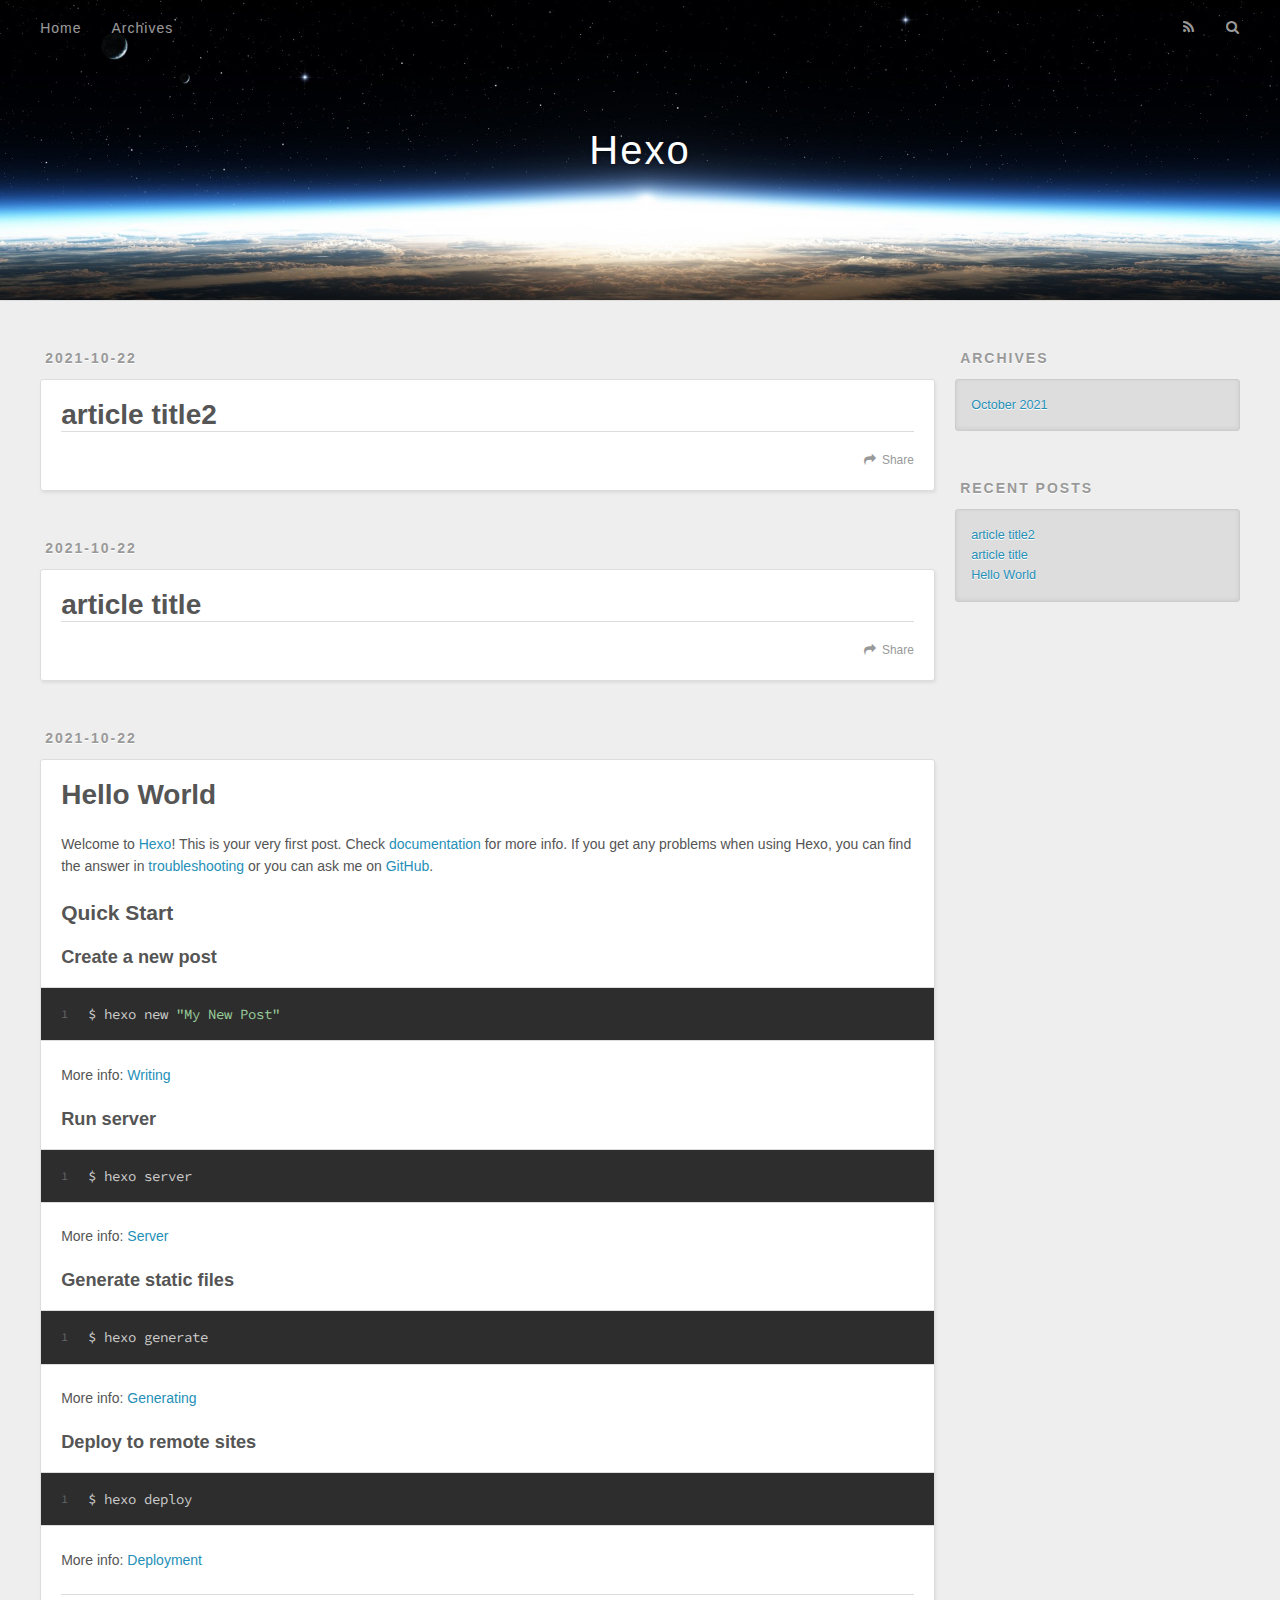
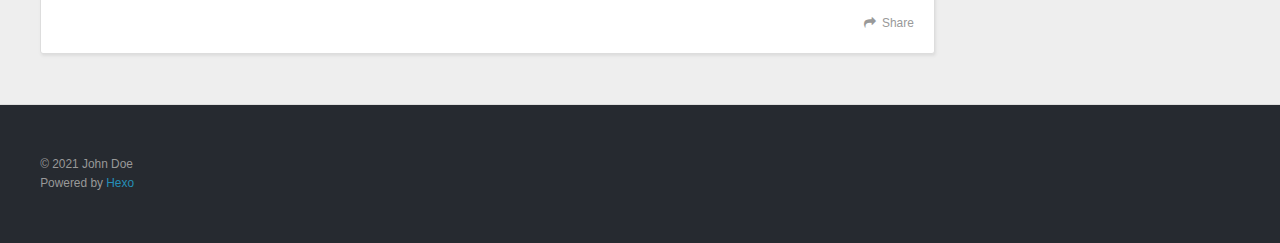
==== index.html @ 4a69b5f2 "Site updated: 2021-10-22 15:37:18" ====
<!DOCTYPE html>
<html>
<head>
  <meta charset="utf-8">
  

  
  <title>Hexo</title>
  <meta name="viewport" content="width=device-width, initial-scale=1, maximum-scale=1">
  <meta property="og:type" content="website">
<meta property="og:title" content="Hexo">
<meta property="og:url" content="http://example.com/index.html">
<meta property="og:site_name" content="Hexo">
<meta property="og:locale" content="en_US">
<meta property="article:author" content="John Doe">
<meta name="twitter:card" content="summary">
  
    <link rel="alternate" href="/atom.xml" title="Hexo" type="application/atom+xml">
  
  
    <link rel="icon" href="/favicon.png">
  
  
    <link href="//fonts.googleapis.com/css?family=Source+Code+Pro" rel="stylesheet" type="text/css">
  
  
<link rel="stylesheet" href="/css/style.css">

<meta name="generator" content="Hexo 5.4.0"></head>

<body>
  <div id="container">
    <div id="wrap">
      <header id="header">
  <div id="banner"></div>
  <div id="header-outer" class="outer">
    <div id="header-title" class="inner">
      <h1 id="logo-wrap">
        <a href="/" id="logo">Hexo</a>
      </h1>
      
    </div>
    <div id="header-inner" class="inner">
      <nav id="main-nav">
        <a id="main-nav-toggle" class="nav-icon"></a>
        
          <a class="main-nav-link" href="/">Home</a>
        
          <a class="main-nav-link" href="/archives">Archives</a>
        
      </nav>
      <nav id="sub-nav">
        
          <a id="nav-rss-link" class="nav-icon" href="/atom.xml" title="RSS Feed"></a>
        
        <a id="nav-search-btn" class="nav-icon" title="Search"></a>
      </nav>
      <div id="search-form-wrap">
        <form action="//google.com/search" method="get" accept-charset="UTF-8" class="search-form"><input type="search" name="q" class="search-form-input" placeholder="Search"><button type="submit" class="search-form-submit">&#xF002;</button><input type="hidden" name="sitesearch" value="http://example.com"></form>
      </div>
    </div>
  </div>
</header>
      <div class="outer">
        <section id="main">
  
    <article id="post-article-title2" class="article article-type-post" itemscope itemprop="blogPost">
  <div class="article-meta">
    <a href="/2021/10/22/article-title2/" class="article-date">
  <time datetime="2021-10-22T07:35:05.000Z" itemprop="datePublished">2021-10-22</time>
</a>
    
  </div>
  <div class="article-inner">
    
    
      <header class="article-header">
        
  
    <h1 itemprop="name">
      <a class="article-title" href="/2021/10/22/article-title2/">article title2</a>
    </h1>
  

      </header>
    
    <div class="article-entry" itemprop="articleBody">
      
        
      
    </div>
    <footer class="article-footer">
      <a data-url="http://example.com/2021/10/22/article-title2/" data-id="ckv226g280001v9cxg6fa73aj" class="article-share-link">Share</a>
      
      
    </footer>
  </div>
  
</article>


  
    <article id="post-article-title" class="article article-type-post" itemscope itemprop="blogPost">
  <div class="article-meta">
    <a href="/2021/10/22/article-title/" class="article-date">
  <time datetime="2021-10-22T07:34:42.000Z" itemprop="datePublished">2021-10-22</time>
</a>
    
  </div>
  <div class="article-inner">
    
    
      <header class="article-header">
        
  
    <h1 itemprop="name">
      <a class="article-title" href="/2021/10/22/article-title/">article title</a>
    </h1>
  

      </header>
    
    <div class="article-entry" itemprop="articleBody">
      
        
      
    </div>
    <footer class="article-footer">
      <a data-url="http://example.com/2021/10/22/article-title/" data-id="ckv226g240000v9cx155gdhc6" class="article-share-link">Share</a>
      
      
    </footer>
  </div>
  
</article>


  
    <article id="post-hello-world" class="article article-type-post" itemscope itemprop="blogPost">
  <div class="article-meta">
    <a href="/2021/10/22/hello-world/" class="article-date">
  <time datetime="2021-10-22T07:17:41.094Z" itemprop="datePublished">2021-10-22</time>
</a>
    
  </div>
  <div class="article-inner">
    
    
      <header class="article-header">
        
  
    <h1 itemprop="name">
      <a class="article-title" href="/2021/10/22/hello-world/">Hello World</a>
    </h1>
  

      </header>
    
    <div class="article-entry" itemprop="articleBody">
      
        <p>Welcome to <a target="_blank" rel="noopener" href="https://hexo.io/">Hexo</a>! This is your very first post. Check <a target="_blank" rel="noopener" href="https://hexo.io/docs/">documentation</a> for more info. If you get any problems when using Hexo, you can find the answer in <a target="_blank" rel="noopener" href="https://hexo.io/docs/troubleshooting.html">troubleshooting</a> or you can ask me on <a target="_blank" rel="noopener" href="https://github.com/hexojs/hexo/issues">GitHub</a>.</p>
<h2 id="Quick-Start"><a href="#Quick-Start" class="headerlink" title="Quick Start"></a>Quick Start</h2><h3 id="Create-a-new-post"><a href="#Create-a-new-post" class="headerlink" title="Create a new post"></a>Create a new post</h3><figure class="highlight bash"><table><tr><td class="gutter"><pre><span class="line">1</span><br></pre></td><td class="code"><pre><span class="line">$ hexo new <span class="string">&quot;My New Post&quot;</span></span><br></pre></td></tr></table></figure>

<p>More info: <a target="_blank" rel="noopener" href="https://hexo.io/docs/writing.html">Writing</a></p>
<h3 id="Run-server"><a href="#Run-server" class="headerlink" title="Run server"></a>Run server</h3><figure class="highlight bash"><table><tr><td class="gutter"><pre><span class="line">1</span><br></pre></td><td class="code"><pre><span class="line">$ hexo server</span><br></pre></td></tr></table></figure>

<p>More info: <a target="_blank" rel="noopener" href="https://hexo.io/docs/server.html">Server</a></p>
<h3 id="Generate-static-files"><a href="#Generate-static-files" class="headerlink" title="Generate static files"></a>Generate static files</h3><figure class="highlight bash"><table><tr><td class="gutter"><pre><span class="line">1</span><br></pre></td><td class="code"><pre><span class="line">$ hexo generate</span><br></pre></td></tr></table></figure>

<p>More info: <a target="_blank" rel="noopener" href="https://hexo.io/docs/generating.html">Generating</a></p>
<h3 id="Deploy-to-remote-sites"><a href="#Deploy-to-remote-sites" class="headerlink" title="Deploy to remote sites"></a>Deploy to remote sites</h3><figure class="highlight bash"><table><tr><td class="gutter"><pre><span class="line">1</span><br></pre></td><td class="code"><pre><span class="line">$ hexo deploy</span><br></pre></td></tr></table></figure>

<p>More info: <a target="_blank" rel="noopener" href="https://hexo.io/docs/one-command-deployment.html">Deployment</a></p>

      
    </div>
    <footer class="article-footer">
      <a data-url="http://example.com/2021/10/22/hello-world/" data-id="ckv21n1kf000055cx07j70acs" class="article-share-link">Share</a>
      
      
    </footer>
  </div>
  
</article>


  


</section>
        
          <aside id="sidebar">
  
    

  
    

  
    
  
    
  <div class="widget-wrap">
    <h3 class="widget-title">Archives</h3>
    <div class="widget">
      <ul class="archive-list"><li class="archive-list-item"><a class="archive-list-link" href="/archives/2021/10/">October 2021</a></li></ul>
    </div>
  </div>


  
    
  <div class="widget-wrap">
    <h3 class="widget-title">Recent Posts</h3>
    <div class="widget">
      <ul>
        
          <li>
            <a href="/2021/10/22/article-title2/">article title2</a>
          </li>
        
          <li>
            <a href="/2021/10/22/article-title/">article title</a>
          </li>
        
          <li>
            <a href="/2021/10/22/hello-world/">Hello World</a>
          </li>
        
      </ul>
    </div>
  </div>

  
</aside>
        
      </div>
      <footer id="footer">
  
  <div class="outer">
    <div id="footer-info" class="inner">
      &copy; 2021 John Doe<br>
      Powered by <a href="http://hexo.io/" target="_blank">Hexo</a>
    </div>
  </div>
</footer>
    </div>
    <nav id="mobile-nav">
  
    <a href="/" class="mobile-nav-link">Home</a>
  
    <a href="/archives" class="mobile-nav-link">Archives</a>
  
</nav>
    

<script src="//ajax.googleapis.com/ajax/libs/jquery/2.0.3/jquery.min.js"></script>


  
<link rel="stylesheet" href="/fancybox/jquery.fancybox.css">

  
<script src="/fancybox/jquery.fancybox.pack.js"></script>




<script src="/js/script.js"></script>




  </div>
</body>
</html>
---- css/style.css ----
body {
  width: 100%;
}
body:before,
body:after {
  content: "";
  display: table;
}
body:after {
  clear: both;
}
html,
body,
div,
span,
applet,
object,
iframe,
h1,
h2,
h3,
h4,
h5,
h6,
p,
blockquote,
pre,
a,
abbr,
acronym,
address,
big,
cite,
code,
del,
dfn,
em,
img,
ins,
kbd,
q,
s,
samp,
small,
strike,
strong,
sub,
sup,
tt,
var,
dl,
dt,
dd,
ol,
ul,
li,
fieldset,
form,
label,
legend,
table,
caption,
tbody,
tfoot,
thead,
tr,
th,
td {
  margin: 0;
  padding: 0;
  border: 0;
  outline: 0;
  font-weight: inherit;
  font-style: inherit;
  font-family: inherit;
  font-size: 100%;
  vertical-align: baseline;
}
body {
  line-height: 1;
  color: #000;
  background: #fff;
}
ol,
ul {
  list-style: none;
}
table {
  border-collapse: separate;
  border-spacing: 0;
  vertical-align: middle;
}
caption,
th,
td {
  text-align: left;
  font-weight: normal;
  vertical-align: middle;
}
a img {
  border: none;
}
input,
button {
  margin: 0;
  padding: 0;
}
input::-moz-focus-inner,
button::-moz-focus-inner {
  border: 0;
  padding: 0;
}
@font-face {
  font-family: FontAwesome;
  font-style: normal;
  font-weight: normal;
  src: url("fonts/fontawesome-webfont.eot?v=#4.0.3");
  src: url("fonts/fontawesome-webfont.eot?#iefix&v=#4.0.3") format("embedded-opentype"), url("fonts/fontawesome-webfont.woff?v=#4.0.3") format("woff"), url("fonts/fontawesome-webfont.ttf?v=#4.0.3") format("truetype"), url("fonts/fontawesome-webfont.svg#fontawesomeregular?v=#4.0.3") format("svg");
}
html,
body,
#container {
  height: 100%;
}
body {
  background: #eee;
  font: 14px -apple-system, BlinkMacSystemFont, "Segoe UI", "Roboto", "Oxygen", "Ubuntu", "Cantarell", "Fira Sans", "Droid Sans", "Helvetica Neue", sans-serif;
  -webkit-text-size-adjust: 100%;
}
.outer {
  max-width: 1220px;
  margin: 0 auto;
  padding: 0 20px;
}
.outer:before,
.outer:after {
  content: "";
  display: table;
}
.outer:after {
  clear: both;
}
.inner {
  display: inline;
  float: left;
  width: 98.33333333333333%;
  margin: 0 0.833333333333333%;
}
.left,
.alignleft {
  float: left;
}
.right,
.alignright {
  float: right;
}
.clear {
  clear: both;
}
#container {
  position: relative;
}
.mobile-nav-on {
  overflow: hidden;
}
#wrap {
  height: 100%;
  width: 100%;
  position: absolute;
  top: 0;
  left: 0;
  -webkit-transition: 0.2s ease-out;
  -moz-transition: 0.2s ease-out;
  -ms-transition: 0.2s ease-out;
  transition: 0.2s ease-out;
  z-index: 1;
  background: #eee;
}
.mobile-nav-on #wrap {
  left: 280px;
}
@media screen and (min-width: 768px) {
  #main {
    display: inline;
    float: left;
    width: 73.33333333333333%;
    margin: 0 0.833333333333333%;
  }
}
.article-date,
.article-category-link,
.archive-year,
.widget-title {
  text-decoration: none;
  text-transform: uppercase;
  letter-spacing: 2px;
  color: #999;
  margin-bottom: 1em;
  margin-left: 5px;
  line-height: 1em;
  text-shadow: 0 1px #fff;
  font-weight: bold;
}
.article-inner,
.archive-article-inner {
  background: #fff;
  -webkit-box-shadow: 1px 2px 3px #ddd;
  box-shadow: 1px 2px 3px #ddd;
  border: 1px solid #ddd;
  border-radius: 3px;
}
.article-entry h1,
.widget h1 {
  font-size: 2em;
}
.article-entry h2,
.widget h2 {
  font-size: 1.5em;
}
.article-entry h3,
.widget h3 {
  font-size: 1.3em;
}
.article-entry h4,
.widget h4 {
  font-size: 1.2em;
}
.article-entry h5,
.widget h5 {
  font-size: 1em;
}
.article-entry h6,
.widget h6 {
  font-size: 1em;
  color: #999;
}
.article-entry hr,
.widget hr {
  border: 1px dashed #ddd;
}
.article-entry strong,
.widget strong {
  font-weight: bold;
}
.article-entry em,
.widget em,
.article-entry cite,
.widget cite {
  font-style: italic;
}
.article-entry sup,
.widget sup,
.article-entry sub,
.widget sub {
  font-size: 0.75em;
  line-height: 0;
  position: relative;
  vertical-align: baseline;
}
.article-entry sup,
.widget sup {
  top: -0.5em;
}
.article-entry sub,
.widget sub {
  bottom: -0.2em;
}
.article-entry small,
.widget small {
  font-size: 0.85em;
}
.article-entry acronym,
.widget acronym,
.article-entry abbr,
.widget abbr {
  border-bottom: 1px dotted;
}
.article-entry ul,
.widget ul,
.article-entry ol,
.widget ol,
.article-entry dl,
.widget dl {
  margin: 0 20px;
  line-height: 1.6em;
}
.article-entry ul ul,
.widget ul ul,
.article-entry ol ul,
.widget ol ul,
.article-entry ul ol,
.widget ul ol,
.article-entry ol ol,
.widget ol ol {
  margin-top: 0;
  margin-bottom: 0;
}
.article-entry ul,
.widget ul {
  list-style: disc;
}
.article-entry ol,
.widget ol {
  list-style: decimal;
}
.article-entry dt,
.widget dt {
  font-weight: bold;
}
#header {
  height: 300px;
  position: relative;
  border-bottom: 1px solid #ddd;
}
#header:before,
#header:after {
  content: "";
  position: absolute;
  left: 0;
  right: 0;
  height: 40px;
}
#header:before {
  top: 0;
  background: -webkit-linear-gradient(rgba(0,0,0,0.2), transparent);
  background: -moz-linear-gradient(rgba(0,0,0,0.2), transparent);
  background: -ms-linear-gradient(rgba(0,0,0,0.2), transparent);
  background: linear-gradient(rgba(0,0,0,0.2), transparent);
}
#header:after {
  bottom: 0;
  background: -webkit-linear-gradient(transparent, rgba(0,0,0,0.2));
  background: -moz-linear-gradient(transparent, rgba(0,0,0,0.2));
  background: -ms-linear-gradient(transparent, rgba(0,0,0,0.2));
  background: linear-gradient(transparent, rgba(0,0,0,0.2));
}
#header-outer {
  height: 100%;
  position: relative;
}
#header-inner {
  position: relative;
  overflow: hidden;
}
#banner {
  position: absolute;
  top: 0;
  left: 0;
  width: 100%;
  height: 100%;
  background: url("images/banner.jpg") center #000;
  -webkit-background-size: cover;
  -moz-background-size: cover;
  background-size: cover;
  z-index: -1;
}
#header-title {
  text-align: center;
  height: 40px;
  position: absolute;
  top: 50%;
  left: 0;
  margin-top: -20px;
}
#logo,
#subtitle {
  text-decoration: none;
  color: #fff;
  font-weight: 300;
  text-shadow: 0 1px 4px rgba(0,0,0,0.3);
}
#logo {
  font-size: 40px;
  line-height: 40px;
  letter-spacing: 2px;
}
#subtitle {
  font-size: 16px;
  line-height: 16px;
  letter-spacing: 1px;
}
#subtitle-wrap {
  margin-top: 16px;
}
#main-nav {
  float: left;
  margin-left: -15px;
}
.nav-icon,
.main-nav-link {
  float: left;
  color: #fff;
  opacity: 0.6;
  text-decoration: none;
  text-shadow: 0 1px rgba(0,0,0,0.2);
  -webkit-transition: opacity 0.2s;
  -moz-transition: opacity 0.2s;
  -ms-transition: opacity 0.2s;
  transition: opacity 0.2s;
  display: block;
  padding: 20px 15px;
}
.nav-icon:hover,
.main-nav-link:hover {
  opacity: 1;
}
.nav-icon {
  font-family: FontAwesome;
  text-align: center;
  font-size: 14px;
  width: 14px;
  height: 14px;
  padding: 20px 15px;
  position: relative;
  cursor: pointer;
}
.main-nav-link {
  font-weight: 300;
  letter-spacing: 1px;
}
@media screen and (max-width: 479px) {
  .main-nav-link {
    display: none;
  }
}
#main-nav-toggle {
  display: none;
}
#main-nav-toggle:before {
  content: "\f0c9";
}
@media screen and (max-width: 479px) {
  #main-nav-toggle {
    display: block;
  }
}
#sub-nav {
  float: right;
  margin-right: -15px;
}
#nav-rss-link:before {
  content: "\f09e";
}
#nav-search-btn:before {
  content: "\f002";
}
#search-form-wrap {
  position: absolute;
  top: 15px;
  width: 150px;
  height: 30px;
  right: -150px;
  opacity: 0;
  -webkit-transition: 0.2s ease-out;
  -moz-transition: 0.2s ease-out;
  -ms-transition: 0.2s ease-out;
  transition: 0.2s ease-out;
}
#search-form-wrap.on {
  opacity: 1;
  right: 0;
}
@media screen and (max-width: 479px) {
  #search-form-wrap {
    width: 100%;
    right: -100%;
  }
}
.search-form {
  position: absolute;
  top: 0;
  left: 0;
  right: 0;
  background: #fff;
  padding: 5px 15px;
  border-radius: 15px;
  -webkit-box-shadow: 0 0 10px rgba(0,0,0,0.3);
  box-shadow: 0 0 10px rgba(0,0,0,0.3);
}
.search-form-input {
  border: none;
  background: none;
  color: #555;
  width: 100%;
  font: 13px -apple-system, BlinkMacSystemFont, "Segoe UI", "Roboto", "Oxygen", "Ubuntu", "Cantarell", "Fira Sans", "Droid Sans", "Helvetica Neue", sans-serif;
  outline: none;
}
.search-form-input::-webkit-search-results-decoration,
.search-form-input::-webkit-search-cancel-button {
  -webkit-appearance: none;
}
.search-form-submit {
  position: absolute;
  top: 50%;
  right: 10px;
  margin-top: -7px;
  font: 13px FontAwesome;
  border: none;
  background: none;
  color: #bbb;
  cursor: pointer;
}
.search-form-submit:hover,
.search-form-submit:focus {
  color: #777;
}
.article {
  margin: 50px 0;
}
.article-inner {
  overflow: hidden;
}
.article-meta:before,
.article-meta:after {
  content: "";
  display: table;
}
.article-meta:after {
  clear: both;
}
.article-date {
  float: left;
}
.article-category {
  float: left;
  line-height: 1em;
  color: #ccc;
  text-shadow: 0 1px #fff;
  margin-left: 8px;
}
.article-category:before {
  content: "\2022";
}
.article-category-link {
  margin: 0 12px 1em;
}
.article-header {
  padding: 20px 20px 0;
}
.article-title {
  text-decoration: none;
  font-size: 2em;
  font-weight: bold;
  color: #555;
  line-height: 1.1em;
  -webkit-transition: color 0.2s;
  -moz-transition: color 0.2s;
  -ms-transition: color 0.2s;
  transition: color 0.2s;
}
a.article-title:hover {
  color: #258fb8;
}
.article-entry {
  color: #555;
  padding: 0 20px;
}
.article-entry:before,
.article-entry:after {
  content: "";
  display: table;
}
.article-entry:after {
  clear: both;
}
.article-entry p,
.article-entry table {
  line-height: 1.6em;
  margin: 1.6em 0;
}
.article-entry h1,
.article-entry h2,
.article-entry h3,
.article-entry h4,
.article-entry h5,
.article-entry h6 {
  font-weight: bold;
}
.article-entry h1,
.article-entry h2,
.article-entry h3,
.article-entry h4,
.article-entry h5,
.article-entry h6 {
  line-height: 1.1em;
  margin: 1.1em 0;
}
.article-entry a {
  color: #258fb8;
  text-decoration: none;
}
.article-entry a:hover {
  text-decoration: underline;
}
.article-entry ul,
.article-entry ol,
.article-entry dl {
  margin-top: 1.6em;
  margin-bottom: 1.6em;
}
.article-entry img,
.article-entry video {
  max-width: 100%;
  height: auto;
  display: block;
  margin: auto;
}
.article-entry iframe {
  border: none;
}
.article-entry table {
  width: 100%;
  border-collapse: collapse;
  border-spacing: 0;
}
.article-entry th {
  font-weight: bold;
  border-bottom: 3px solid #ddd;
  padding-bottom: 0.5em;
}
.article-entry td {
  border-bottom: 1px solid #ddd;
  padding: 10px 0;
}
.article-entry blockquote {
  font-family: Georgia, "Times New Roman", serif;
  font-size: 1.4em;
  margin: 1.6em 20px;
  text-align: center;
}
.article-entry blockquote footer {
  font-size: 14px;
  margin: 1.6em 0;
  font-family: -apple-system, BlinkMacSystemFont, "Segoe UI", "Roboto", "Oxygen", "Ubuntu", "Cantarell", "Fira Sans", "Droid Sans", "Helvetica Neue", sans-serif;
}
.article-entry blockquote footer cite:before {
  content: "—";
  padding: 0 0.5em;
}
.article-entry .pullquote {
  text-align: left;
  width: 45%;
  margin: 0;
}
.article-entry .pullquote.left {
  margin-left: 0.5em;
  margin-right: 1em;
}
.article-entry .pullquote.right {
  margin-right: 0.5em;
  margin-left: 1em;
}
.article-entry .caption {
  color: #999;
  display: block;
  font-size: 0.9em;
  margin-top: 0.5em;
  position: relative;
  text-align: center;
}
.article-entry .video-container {
  position: relative;
  padding-top: 56.25%;
  height: 0;
  overflow: hidden;
}
.article-entry .video-container iframe,
.article-entry .video-container object,
.article-entry .video-container embed {
  position: absolute;
  top: 0;
  left: 0;
  width: 100%;
  height: 100%;
  margin-top: 0;
}
.article-more-link a {
  display: inline-block;
  line-height: 1em;
  padding: 6px 15px;
  border-radius: 15px;
  background: #eee;
  color: #999;
  text-shadow: 0 1px #fff;
  text-decoration: none;
}
.article-more-link a:hover {
  background: #258fb8;
  color: #fff;
  text-decoration: none;
  text-shadow: 0 1px #1e7293;
}
.article-footer {
  font-size: 0.85em;
  line-height: 1.6em;
  border-top: 1px solid #ddd;
  padding-top: 1.6em;
  margin: 0 20px 20px;
}
.article-footer:before,
.article-footer:after {
  content: "";
  display: table;
}
.article-footer:after {
  clear: both;
}
.article-footer a {
  color: #999;
  text-decoration: none;
}
.article-footer a:hover {
  color: #555;
}
.article-tag-list-item {
  float: left;
  margin-right: 10px;
}
.article-tag-list-link:before {
  content: "#";
}
.article-comment-link {
  float: right;
}
.article-comment-link:before {
  content: "\f075";
  font-family: FontAwesome;
  padding-right: 8px;
}
.article-share-link {
  cursor: pointer;
  float: right;
  margin-left: 20px;
}
.article-share-link:before {
  content: "\f064";
  font-family: FontAwesome;
  padding-right: 6px;
}
#article-nav {
  position: relative;
}
#article-nav:before,
#article-nav:after {
  content: "";
  display: table;
}
#article-nav:after {
  clear: both;
}
@media screen and (min-width: 768px) {
  #article-nav {
    margin: 50px 0;
  }
  #article-nav:before {
    width: 8px;
    height: 8px;
    position: absolute;
    top: 50%;
    left: 50%;
    margin-top: -4px;
    margin-left: -4px;
    content: "";
    border-radius: 50%;
    background: #ddd;
    -webkit-box-shadow: 0 1px 2px #fff;
    box-shadow: 0 1px 2px #fff;
  }
}
.article-nav-link-wrap {
  text-decoration: none;
  text-shadow: 0 1px #fff;
  color: #999;
  -webkit-box-sizing: border-box;
  -moz-box-sizing: border-box;
  box-sizing: border-box;
  margin-top: 50px;
  text-align: center;
  display: block;
}
.article-nav-link-wrap:hover {
  color: #555;
}
@media screen and (min-width: 768px) {
  .article-nav-link-wrap {
    width: 50%;
    margin-top: 0;
  }
}
@media screen and (min-width: 768px) {
  #article-nav-newer {
    float: left;
    text-align: right;
    padding-right: 20px;
  }
}
@media screen and (min-width: 768px) {
  #article-nav-older {
    float: right;
    text-align: left;
    padding-left: 20px;
  }
}
.article-nav-caption {
  text-transform: uppercase;
  letter-spacing: 2px;
  color: #ddd;
  line-height: 1em;
  font-weight: bold;
}
#article-nav-newer .article-nav-caption {
  margin-right: -2px;
}
.article-nav-title {
  font-size: 0.85em;
  line-height: 1.6em;
  margin-top: 0.5em;
}
.article-share-box {
  position: absolute;
  display: none;
  background: #fff;
  -webkit-box-shadow: 1px 2px 10px rgba(0,0,0,0.2);
  box-shadow: 1px 2px 10px rgba(0,0,0,0.2);
  border-radius: 3px;
  margin-left: -145px;
  overflow: hidden;
  z-index: 1;
}
.article-share-box.on {
  display: block;
}
.article-share-input {
  width: 100%;
  background: none;
  -webkit-box-sizing: border-box;
  -moz-box-sizing: border-box;
  box-sizing: border-box;
  font: 14px -apple-system, BlinkMacSystemFont, "Segoe UI", "Roboto", "Oxygen", "Ubuntu", "Cantarell", "Fira Sans", "Droid Sans", "Helvetica Neue", sans-serif;
  padding: 0 15px;
  color: #555;
  outline: none;
  border: 1px solid #ddd;
  border-radius: 3px 3px 0 0;
  height: 36px;
  line-height: 36px;
}
.article-share-links {
  background: #eee;
}
.article-share-links:before,
.article-share-links:after {
  content: "";
  display: table;
}
.article-share-links:after {
  clear: both;
}
.article-share-twitter,
.article-share-facebook,
.article-share-pinterest,
.article-share-google {
  width: 50px;
  height: 36px;
  display: block;
  float: left;
  position: relative;
  color: #999;
  text-shadow: 0 1px #fff;
}
.article-share-twitter:before,
.article-share-facebook:before,
.article-share-pinterest:before,
.article-share-google:before {
  font-size: 20px;
  font-family: FontAwesome;
  width: 20px;
  height: 20px;
  position: absolute;
  top: 50%;
  left: 50%;
  margin-top: -10px;
  margin-left: -10px;
  text-align: center;
}
.article-share-twitter:hover,
.article-share-facebook:hover,
.article-share-pinterest:hover,
.article-share-google:hover {
  color: #fff;
}
.article-share-twitter:before {
  content: "\f099";
}
.article-share-twitter:hover {
  background: #00aced;
  text-shadow: 0 1px #008abe;
}
.article-share-facebook:before {
  content: "\f09a";
}
.article-share-facebook:hover {
  background: #3b5998;
  text-shadow: 0 1px #2f477a;
}
.article-share-pinterest:before {
  content: "\f0d2";
}
.article-share-pinterest:hover {
  background: #cb2027;
  text-shadow: 0 1px #a21a1f;
}
.article-share-google:before {
  content: "\f0d5";
}
.article-share-google:hover {
  background: #dd4b39;
  text-shadow: 0 1px #be3221;
}
.article-gallery {
  background: #000;
  position: relative;
}
.article-gallery-photos {
  position: relative;
  overflow: hidden;
}
.article-gallery-img {
  display: none;
  max-width: 100%;
}
.article-gallery-img:first-child {
  display: block;
}
.article-gallery-img.loaded {
  position: absolute;
  display: block;
}
.article-gallery-img img {
  display: block;
  max-width: 100%;
  margin: 0 auto;
}
#comments {
  background: #fff;
  -webkit-box-shadow: 1px 2px 3px #ddd;
  box-shadow: 1px 2px 3px #ddd;
  padding: 20px;
  border: 1px solid #ddd;
  border-radius: 3px;
  margin: 50px 0;
}
#comments a {
  color: #258fb8;
}
.archives-wrap {
  margin: 50px 0;
}
.archives:before,
.archives:after {
  content: "";
  display: table;
}
.archives:after {
  clear: both;
}
.archive-year-wrap {
  margin-bottom: 1em;
}
.archives {
  -webkit-column-gap: 10px;
  -moz-column-gap: 10px;
  column-gap: 10px;
}
@media screen and (min-width: 480px) and (max-width: 767px) {
  .archives {
    -webkit-column-count: 2;
    -moz-column-count: 2;
    column-count: 2;
  }
}
@media screen and (min-width: 768px) {
  .archives {
    -webkit-column-count: 3;
    -moz-column-count: 3;
    column-count: 3;
  }
}
.archive-article {
  -webkit-column-break-inside: avoid;
  page-break-inside: avoid;
  overflow: hidden;
  break-inside: avoid-column;
}
.archive-article-inner {
  padding: 10px;
  margin-bottom: 15px;
}
.archive-article-title {
  text-decoration: none;
  font-weight: bold;
  color: #555;
  -webkit-transition: color 0.2s;
  -moz-transition: color 0.2s;
  -ms-transition: color 0.2s;
  transition: color 0.2s;
  line-height: 1.6em;
}
.archive-article-title:hover {
  color: #258fb8;
}
.archive-article-footer {
  margin-top: 1em;
}
.archive-article-date {
  color: #999;
  text-decoration: none;
  font-size: 0.85em;
  line-height: 1em;
  margin-bottom: 0.5em;
  display: block;
}
#page-nav {
  margin: 50px auto;
  background: #fff;
  -webkit-box-shadow: 1px 2px 3px #ddd;
  box-shadow: 1px 2px 3px #ddd;
  border: 1px solid #ddd;
  border-radius: 3px;
  text-align: center;
  color: #999;
  overflow: hidden;
}
#page-nav:before,
#page-nav:after {
  content: "";
  display: table;
}
#page-nav:after {
  clear: both;
}
#page-nav a,
#page-nav span {
  padding: 10px 20px;
  line-height: 1;
  height: 2ex;
}
#page-nav a {
  color: #999;
  text-decoration: none;
}
#page-nav a:hover {
  background: #999;
  color: #fff;
}
#page-nav .prev {
  float: left;
}
#page-nav .next {
  float: right;
}
#page-nav .page-number {
  display: inline-block;
}
@media screen and (max-width: 479px) {
  #page-nav .page-number {
    display: none;
  }
}
#page-nav .current {
  color: #555;
  font-weight: bold;
}
#page-nav .space {
  color: #ddd;
}
#footer {
  background: #262a30;
  padding: 50px 0;
  border-top: 1px solid #ddd;
  color: #999;
}
#footer a {
  color: #258fb8;
  text-decoration: none;
}
#footer a:hover {
  text-decoration: underline;
}
#footer-info {
  line-height: 1.6em;
  font-size: 0.85em;
}
.article-entry pre,
.article-entry .highlight {
  background: #2d2d2d;
  margin: 0 -20px;
  padding: 15px 20px;
  border-style: solid;
  border-color: #ddd;
  border-width: 1px 0;
  overflow: auto;
  color: #ccc;
  line-height: 22.400000000000002px;
}
.article-entry .highlight .gutter pre,
.article-entry .gist .gist-file .gist-data .line-numbers {
  color: #666;
  font-size: 0.85em;
}
.article-entry pre,
.article-entry code {
  font-family: "Source Code Pro", Consolas, Monaco, Menlo, Consolas, monospace;
}
.article-entry code {
  background: #eee;
  text-shadow: 0 1px #fff;
  padding: 0 0.3em;
}
.article-entry pre code {
  background: none;
  text-shadow: none;
  padding: 0;
}
.article-entry .highlight pre {
  border: none;
  margin: 0;
  padding: 0;
}
.article-entry .highlight table {
  margin: 0;
  width: auto;
}
.article-entry .highlight td {
  border: none;
  padding: 0;
}
.article-entry .highlight figcaption {
  font-size: 0.85em;
  color: #999;
  line-height: 1em;
  margin-bottom: 1em;
}
.article-entry .highlight figcaption:before,
.article-entry .highlight figcaption:after {
  content: "";
  display: table;
}
.article-entry .highlight figcaption:after {
  clear: both;
}
.article-entry .highlight figcaption a {
  float: right;
}
.article-entry .highlight .gutter pre {
  text-align: right;
  padding-right: 20px;
}
.article-entry .highlight .line {
  height: 22.400000000000002px;
}
.article-entry .highlight .line.marked {
  background: #515151;
}
.article-entry .gist {
  margin: 0 -20px;
  border-style: solid;
  border-color: #ddd;
  border-width: 1px 0;
  background: #2d2d2d;
  padding: 15px 20px 15px 0;
}
.article-entry .gist .gist-file {
  border: none;
  font-family: "Source Code Pro", Consolas, Monaco, Menlo, Consolas, monospace;
  margin: 0;
}
.article-entry .gist .gist-file .gist-data {
  background: none;
  border: none;
}
.article-entry .gist .gist-file .gist-data .line-numbers {
  background: none;
  border: none;
  padding: 0 20px 0 0;
}
.article-entry .gist .gist-file .gist-data .line-data {
  padding: 0 !important;
}
.article-entry .gist .gist-file .highlight {
  margin: 0;
  padding: 0;
  border: none;
}
.article-entry .gist .gist-file .gist-meta {
  background: #2d2d2d;
  color: #999;
  font: 0.85em -apple-system, BlinkMacSystemFont, "Segoe UI", "Roboto", "Oxygen", "Ubuntu", "Cantarell", "Fira Sans", "Droid Sans", "Helvetica Neue", sans-serif;
  text-shadow: 0 0;
  padding: 0;
  margin-top: 1em;
  margin-left: 20px;
}
.article-entry .gist .gist-file .gist-meta a {
  color: #258fb8;
  font-weight: normal;
}
.article-entry .gist .gist-file .gist-meta a:hover {
  text-decoration: underline;
}
pre .comment,
pre .title {
  color: #999;
}
pre .variable,
pre .attribute,
pre .tag,
pre .regexp,
pre .ruby .constant,
pre .xml .tag .title,
pre .xml .pi,
pre .xml .doctype,
pre .html .doctype,
pre .css .id,
pre .css .class,
pre .css .pseudo {
  color: #f2777a;
}
pre .number,
pre .preprocessor,
pre .built_in,
pre .literal,
pre .params,
pre .constant {
  color: #f99157;
}
pre .class,
pre .ruby .class .title,
pre .css .rules .attribute {
  color: #9c9;
}
pre .string,
pre .value,
pre .inheritance,
pre .header,
pre .ruby .symbol,
pre .xml .cdata {
  color: #9c9;
}
pre .css .hexcolor {
  color: #6cc;
}
pre .function,
pre .python .decorator,
pre .python .title,
pre .ruby .function .title,
pre .ruby .title .keyword,
pre .perl .sub,
pre .javascript .title,
pre .coffeescript .title {
  color: #69c;
}
pre .keyword,
pre .javascript .function {
  color: #c9c;
}
@media screen and (max-width: 479px) {
  #mobile-nav {
    position: absolute;
    top: 0;
    left: 0;
    width: 280px;
    height: 100%;
    background: #191919;
    border-right: 1px solid #fff;
  }
}
@media screen and (max-width: 479px) {
  .mobile-nav-link {
    display: block;
    color: #999;
    text-decoration: none;
    padding: 15px 20px;
    font-weight: bold;
  }
  .mobile-nav-link:hover {
    color: #fff;
  }
}
@media screen and (min-width: 768px) {
  #sidebar {
    display: inline;
    float: left;
    width: 23.333333333333332%;
    margin: 0 0.833333333333333%;
  }
}
.widget-wrap {
  margin: 50px 0;
}
.widget {
  color: #777;
  text-shadow: 0 1px #fff;
  background: #ddd;
  -webkit-box-shadow: 0 -1px 4px #ccc inset;
  box-shadow: 0 -1px 4px #ccc inset;
  border: 1px solid #ccc;
  padding: 15px;
  border-radius: 3px;
}
.widget a {
  color: #258fb8;
  text-decoration: none;
}
.widget a:hover {
  text-decoration: underline;
}
.widget ul ul,
.widget ol ul,
.widget dl ul,
.widget ul ol,
.widget ol ol,
.widget dl ol,
.widget ul dl,
.widget ol dl,
.widget dl dl {
  margin-left: 15px;
  list-style: disc;
}
.widget {
  line-height: 1.6em;
  word-wrap: break-word;
  font-size: 0.9em;
}
.widget ul,
.widget ol {
  list-style: none;
  margin: 0;
}
.widget ul ul,
.widget ol ul,
.widget ul ol,
.widget ol ol {
  margin: 0 20px;
}
.widget ul ul,
.widget ol ul {
  list-style: disc;
}
.widget ul ol,
.widget ol ol {
  list-style: decimal;
}
.category-list-count,
.tag-list-count,
.archive-list-count {
  padding-left: 5px;
  color: #999;
  font-size: 0.85em;
}
.category-list-count:before,
.tag-list-count:before,
.archive-list-count:before {
  content: "(";
}
.category-list-count:after,
.tag-list-count:after,
.archive-list-count:after {
  content: ")";
}
.tagcloud a {
  margin-right: 5px;
  display: inline-block;
}
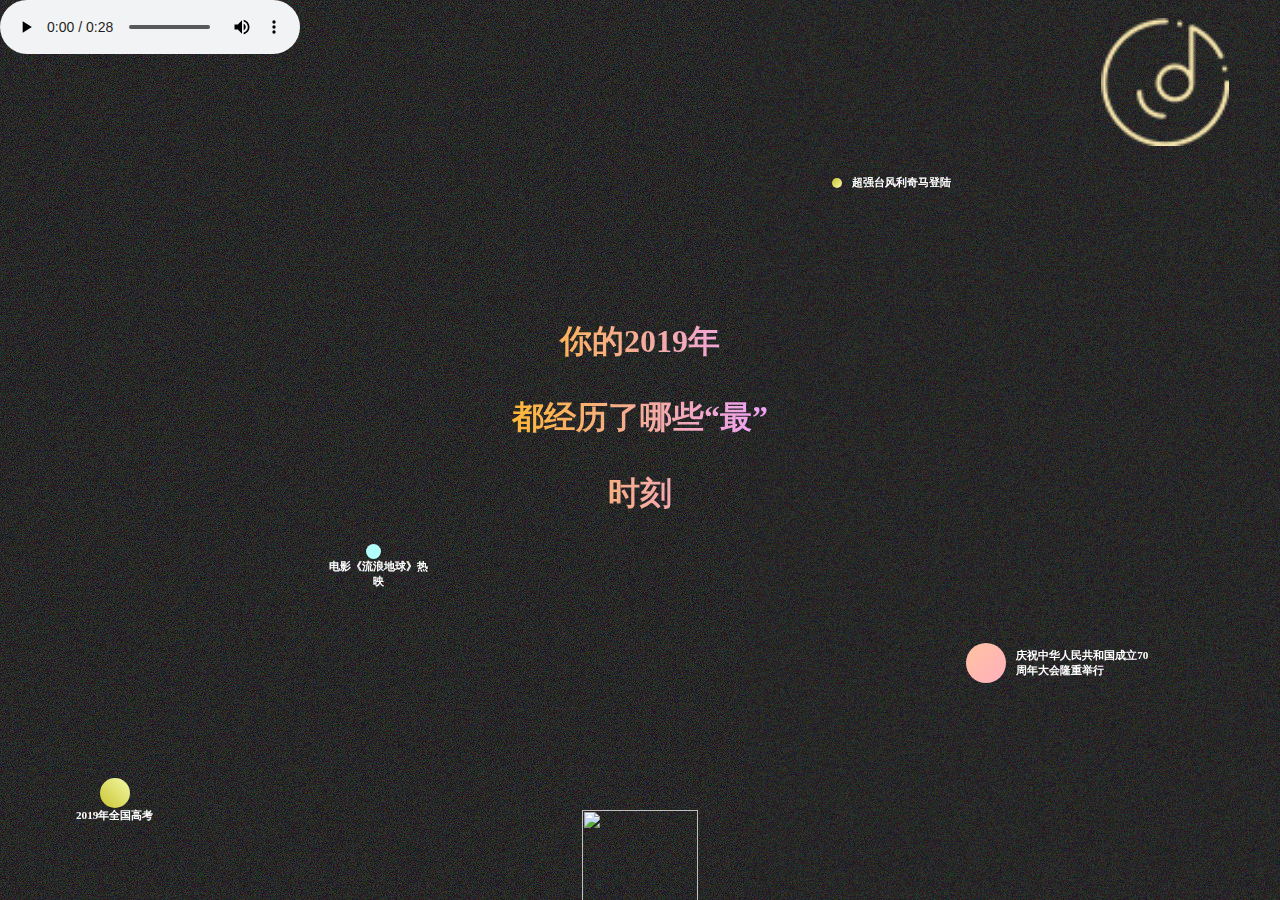
==== commit da4e465a: "23" ====
--- a/index.html
+++ b/index.html
@@ -1,276 +1,718 @@
 <!DOCTYPE html>
-<html>
+<html lang="zh">
+
 <head>
-  <meta charset="utf-8">
-  
-
-  
-  <title>Hexo</title>
-  <meta name="viewport" content="width=device-width, initial-scale=1, maximum-scale=1">
-  <meta property="og:type" content="website">
-<meta property="og:title" content="Hexo">
-<meta property="og:url" content="http://example.com/index.html">
-<meta property="og:site_name" content="Hexo">
-<meta property="og:locale" content="en_US">
-<meta property="article:author" content="John Doe">
-<meta name="twitter:card" content="summary">
-  
-    <link rel="alternate" href="/atom.xml" title="Hexo" type="application/atom+xml">
-  
-  
-    <link rel="icon" href="/favicon.png">
-  
-  
-    <link href="//fonts.googleapis.com/css?family=Source+Code+Pro" rel="stylesheet" type="text/css">
-  
-  
-<link rel="stylesheet" href="/css/style.css">
-
-<meta name="generator" content="Hexo 5.4.0"></head>
+    <meta name="viewport" content="width=device-width, initial-scale=1.0" charset="utf-8">
+    <!-- <meta name="viewport" content="width=320,maximum-scale=1.3,user-scalable=no" charset="utf-8> -->
+    <title>2019年百大事件-知微数据</title>
+
+    <link rel="stylesheet" href="css/swiper.min.css">
+    <link rel="stylesheet" href="css/index.css">
+    <link rel="stylesheet" href="css/animate.min.css">
+    <link rel="stylesheet" href="css/ball.css">
+    <script src="js/jquery-3.4.1.min.js"></script>
+    <script src="js/pxloader-all.min.js"></script>
+    <script src="js/pxLoader.js"></script>
+    <script src="js/swiper.min.js"></script>
+    <script src="js/swiper.animate1.0.3.min.js"></script>
+    <script src="js/index.js"></script>
+    <script src="json/historyData.json"></script>
+
+    <!-- 引入微信JS-SDK -->
+    <!-- <script src="http://res2.wx.qq.com/open/js/jweixin-1.4.0.js"></script> -->
+</head>
 
 <body>
-  <div id="container">
-    <div id="wrap">
-      <header id="header">
-  <div id="banner"></div>
-  <div id="header-outer" class="outer">
-    <div id="header-title" class="inner">
-      <h1 id="logo-wrap">
-        <a href="/" id="logo">Hexo</a>
-      </h1>
-      
-    </div>
-    <div id="header-inner" class="inner">
-      <nav id="main-nav">
-        <a id="main-nav-toggle" class="nav-icon"></a>
-        
-          <a class="main-nav-link" href="/">Home</a>
-        
-          <a class="main-nav-link" href="/archives">Archives</a>
-        
-      </nav>
-      <nav id="sub-nav">
-        
-          <a id="nav-rss-link" class="nav-icon" href="/atom.xml" title="RSS Feed"></a>
-        
-        <a id="nav-search-btn" class="nav-icon" title="Search"></a>
-      </nav>
-      <div id="search-form-wrap">
-        <form action="//google.com/search" method="get" accept-charset="UTF-8" class="search-form"><input type="search" name="q" class="search-form-input" placeholder="Search"><button type="submit" class="search-form-submit">&#xF002;</button><input type="hidden" name="sitesearch" value="http://example.com"></form>
-      </div>
-    </div>
-  </div>
-</header>
-      <div class="outer">
-        <section id="main">
-  
-    <article id="post-article-title2" class="article article-type-post" itemscope itemprop="blogPost">
-  <div class="article-meta">
-    <a href="/2021/10/22/article-title2/" class="article-date">
-  <time datetime="2021-10-22T07:35:05.000Z" itemprop="datePublished">2021-10-22</time>
-</a>
-    
-  </div>
-  <div class="article-inner">
-    
-    
-      <header class="article-header">
-        
-  
-    <h1 itemprop="name">
-      <a class="article-title" href="/2021/10/22/article-title2/">article title2</a>
-    </h1>
-  
-
-      </header>
-    
-    <div class="article-entry" itemprop="articleBody">
-      
-        
-      
-    </div>
-    <footer class="article-footer">
-      <a data-url="http://example.com/2021/10/22/article-title2/" data-id="ckv226g280001v9cxg6fa73aj" class="article-share-link">Share</a>
-      
-      
-    </footer>
-  </div>
-  
-</article>
-
-
-  
-    <article id="post-article-title" class="article article-type-post" itemscope itemprop="blogPost">
-  <div class="article-meta">
-    <a href="/2021/10/22/article-title/" class="article-date">
-  <time datetime="2021-10-22T07:34:42.000Z" itemprop="datePublished">2021-10-22</time>
-</a>
-    
-  </div>
-  <div class="article-inner">
-    
-    
-      <header class="article-header">
-        
-  
-    <h1 itemprop="name">
-      <a class="article-title" href="/2021/10/22/article-title/">article title</a>
-    </h1>
-  
-
-      </header>
-    
-    <div class="article-entry" itemprop="articleBody">
-      
-        
-      
-    </div>
-    <footer class="article-footer">
-      <a data-url="http://example.com/2021/10/22/article-title/" data-id="ckv226g240000v9cx155gdhc6" class="article-share-link">Share</a>
-      
-      
-    </footer>
-  </div>
-  
-</article>
-
-
-  
-    <article id="post-hello-world" class="article article-type-post" itemscope itemprop="blogPost">
-  <div class="article-meta">
-    <a href="/2021/10/22/hello-world/" class="article-date">
-  <time datetime="2021-10-22T07:17:41.094Z" itemprop="datePublished">2021-10-22</time>
-</a>
-    
-  </div>
-  <div class="article-inner">
-    
-    
-      <header class="article-header">
-        
-  
-    <h1 itemprop="name">
-      <a class="article-title" href="/2021/10/22/hello-world/">Hello World</a>
-    </h1>
-  
-
-      </header>
-    
-    <div class="article-entry" itemprop="articleBody">
-      
-        <p>Welcome to <a target="_blank" rel="noopener" href="https://hexo.io/">Hexo</a>! This is your very first post. Check <a target="_blank" rel="noopener" href="https://hexo.io/docs/">documentation</a> for more info. If you get any problems when using Hexo, you can find the answer in <a target="_blank" rel="noopener" href="https://hexo.io/docs/troubleshooting.html">troubleshooting</a> or you can ask me on <a target="_blank" rel="noopener" href="https://github.com/hexojs/hexo/issues">GitHub</a>.</p>
-<h2 id="Quick-Start"><a href="#Quick-Start" class="headerlink" title="Quick Start"></a>Quick Start</h2><h3 id="Create-a-new-post"><a href="#Create-a-new-post" class="headerlink" title="Create a new post"></a>Create a new post</h3><figure class="highlight bash"><table><tr><td class="gutter"><pre><span class="line">1</span><br></pre></td><td class="code"><pre><span class="line">$ hexo new <span class="string">&quot;My New Post&quot;</span></span><br></pre></td></tr></table></figure>
-
-<p>More info: <a target="_blank" rel="noopener" href="https://hexo.io/docs/writing.html">Writing</a></p>
-<h3 id="Run-server"><a href="#Run-server" class="headerlink" title="Run server"></a>Run server</h3><figure class="highlight bash"><table><tr><td class="gutter"><pre><span class="line">1</span><br></pre></td><td class="code"><pre><span class="line">$ hexo server</span><br></pre></td></tr></table></figure>
-
-<p>More info: <a target="_blank" rel="noopener" href="https://hexo.io/docs/server.html">Server</a></p>
-<h3 id="Generate-static-files"><a href="#Generate-static-files" class="headerlink" title="Generate static files"></a>Generate static files</h3><figure class="highlight bash"><table><tr><td class="gutter"><pre><span class="line">1</span><br></pre></td><td class="code"><pre><span class="line">$ hexo generate</span><br></pre></td></tr></table></figure>
-
-<p>More info: <a target="_blank" rel="noopener" href="https://hexo.io/docs/generating.html">Generating</a></p>
-<h3 id="Deploy-to-remote-sites"><a href="#Deploy-to-remote-sites" class="headerlink" title="Deploy to remote sites"></a>Deploy to remote sites</h3><figure class="highlight bash"><table><tr><td class="gutter"><pre><span class="line">1</span><br></pre></td><td class="code"><pre><span class="line">$ hexo deploy</span><br></pre></td></tr></table></figure>
-
-<p>More info: <a target="_blank" rel="noopener" href="https://hexo.io/docs/one-command-deployment.html">Deployment</a></p>
-
-      
-    </div>
-    <footer class="article-footer">
-      <a data-url="http://example.com/2021/10/22/hello-world/" data-id="ckv21n1kf000055cx07j70acs" class="article-share-link">Share</a>
-      
-      
-    </footer>
-  </div>
-  
-</article>
-
-
-  
-
-
-</section>
-        
-          <aside id="sidebar">
-  
-    
-
-  
-    
-
-  
-    
-  
-    
-  <div class="widget-wrap">
-    <h3 class="widget-title">Archives</h3>
-    <div class="widget">
-      <ul class="archive-list"><li class="archive-list-item"><a class="archive-list-link" href="/archives/2021/10/">October 2021</a></li></ul>
-    </div>
-  </div>
-
-
-  
-    
-  <div class="widget-wrap">
-    <h3 class="widget-title">Recent Posts</h3>
-    <div class="widget">
-      <ul>
-        
-          <li>
-            <a href="/2021/10/22/article-title2/">article title2</a>
-          </li>
-        
-          <li>
-            <a href="/2021/10/22/article-title/">article title</a>
-          </li>
-        
-          <li>
-            <a href="/2021/10/22/hello-world/">Hello World</a>
-          </li>
-        
-      </ul>
-    </div>
-  </div>
-
-  
-</aside>
-        
-      </div>
-      <footer id="footer">
-  
-  <div class="outer">
-    <div id="footer-info" class="inner">
-      &copy; 2021 John Doe<br>
-      Powered by <a href="http://hexo.io/" target="_blank">Hexo</a>
-    </div>
-  </div>
-</footer>
-    </div>
-    <nav id="mobile-nav">
-  
-    <a href="/" class="mobile-nav-link">Home</a>
-  
-    <a href="/archives" class="mobile-nav-link">Archives</a>
-  
-</nav>
-    
-
-<script src="//ajax.googleapis.com/ajax/libs/jquery/2.0.3/jquery.min.js"></script>
-
-
-  
-<link rel="stylesheet" href="/fancybox/jquery.fancybox.css">
-
-  
-<script src="/fancybox/jquery.fancybox.pack.js"></script>
-
-
-
-
-<script src="/js/script.js"></script>
-
-
-
-
-  </div>
+    <div class="swiper-container" id="eventsSwiper">
+        <div class="music-switch">
+            <img src="img/music.png" class="music">
+        </div>
+        <audio id="audio" class="audio-box" src="./audio/01.mp3" controls="controls" loop autoplay></audio>
+
+        <div class="swiper-wrapper">
+            <!-- 首页 -->
+            <div class="swiper-slide">
+                <div id="slide_1">
+                    <div class="index-title">
+                        <div class="index-title-content ani" swiper-animate-effect="fadeIn" swiper-animate-duration="1s"
+                            swiper-animate-delay="0.1s">
+                            <p>你的2019年</p>
+                            <p>都经历了哪些“最”</p>
+                            <p>时刻</p>
+                        </div>
+                    </div>
+                    <div class="index-bottom ani" swiper-animate-effect="bounceIn" swiper-animate-duration="1s"
+                        swiper-animate-delay="1s">
+                    </div>
+                    <div class="square">
+                        <div class="light ani">
+                            <div class="light-ball"></div>
+                            <div class="light-text">超强台风利奇马登陆</div>
+                        </div>
+                        <div class="light">
+                            <div class="light-ball"></div>
+                            <div class="light-text">黑洞照片版权风波</div>
+                        </div>
+                        <div class="light">
+                            <div class="light-ball"></div>
+                            <div class="light-text">电影《流浪地球》热映</div>
+                        </div>
+                        <div class="light">
+                            <div class="light-ball"></div>
+                            <div class="light-text">庆祝中华人民共和国成立70周年大会隆重举行</div>
+                        </div>
+                        <div class="light">
+                            <div class="light-ball"></div>
+                            <div class="light-text">2019年全国高考</div>
+                        </div>
+                        <div class="light">
+                            <div class="light-ball"></div>
+                        </div>
+                    </div>
+                </div>
+            </div>
+
+            <!-- 第一题-->
+            <div class="swiper-slide">
+                <div id="slide_2">
+                    <div class="ani" swiper-animate-effect="fadeInUp" swiper-animate-duration="0.3s">
+                        <div class="fire">
+                            <canvas class="fire-canvas"></canvas>
+                        </div>
+                    </div>
+                    <div class="ani" swiper-animate-effect="fadeInDownBig" swiper-animate-duration="0.6s">
+                        <div class="back-row-toggle splat-toggle">
+                            <div class="rain front-row"></div>
+                            <div class="rain back-row"></div>
+                        </div>
+                    </div>
+                    <div class="ani" swiper-animate-effect="slideInLeft" swiper-animate-duration="0.52s">
+                        <div class="question-num question-num-one"></div>
+                    </div>
+                    <div class="question-answer question-1">
+                        <section class="first-question-section">
+                            <div class="first-question ani" swiper-animate-effect="bounceInDown"
+                                swiper-animate-duration="1s" swiper-animate-delay="0.1s">
+                                <p>你印象最深刻的一场大火是？</p>
+                            </div>
+                            <div class="left-answer bgSR">
+                                <div class="ani answer-1" swiper-animate-effect="fadeInLeft"
+                                    swiper-animate-duration="0.8s" swiper-animate-delay="0.5s">
+                                    <label>
+                                        <div class="answer-one">
+                                            <img class='checked-img' />
+                                            <input type="radio" name="q1" value="a">巴黎圣母院着火
+                                        </div>
+                                    </label>
+                                </div>
+                                <div class="ani answer-1" swiper-animate-effect="fadeInLeft"
+                                    swiper-animate-duration="0.8s" swiper-animate-delay="0.55s">
+                                    <label>
+                                        <div class="answer-two">
+                                            <img class='checked-img' />
+                                            <input type="radio" name="q1" value="b">四川凉山森林火灾
+                                        </div>
+                                    </label>
+                                </div>
+                                <div class="ani answer-1" swiper-animate-effect="fadeInLeft"
+                                    swiper-animate-duration="0.8s" swiper-animate-delay="0.6s">
+                                    <label>
+                                        <div class="answer-three">
+                                            <img class='checked-img' />
+                                            <input type="radio" name="q1" value="c">日本“京都动画”工作室遭纵火
+                                        </div>
+                                    </label>
+                                </div>
+                            </div>
+                            <div class="right-answer">
+                                <div class="ani answer-1" swiper-animate-effect="fadeInRight"
+                                    swiper-animate-duration="0.8s" swiper-animate-delay="0.5s">
+                                    <label>
+                                        <div class="answer-four bgSR">
+                                            <img class='checked-img' />
+                                            <input type="radio" name="q1" value="d">江苏盐城响水化工厂爆炸事件
+                                        </div>
+                                    </label>
+                                </div>
+                                <div class="ani answer-1" swiper-animate-effect="fadeInRight"
+                                    swiper-animate-duration="0.8s" swiper-animate-delay="0.55s">
+                                    <label>
+                                        <div class="answer-five">
+                                            <img class='checked-img' />
+                                            <input type="radio" name="q1" value="e">“地球之肺”亚马逊雨林大火持续燃烧三星期
+                                        </div>
+                                    </label>
+                                </div>
+                            </div>
+                            <div class="answer-result">
+                                <div class="answer-result answer-1-a">
+                                    <ul>
+                                        <li>国际</li>
+                                        <li>人文科技</li>
+                                    </ul>
+                                    <span>北京时间4月16日，一场大火席卷了800多年历史的巴黎圣母院，媒体争相报道，单日最高舆论场占比超五成。</span>
+                                </div>
+                                <div class="answer-result answer-1-b">
+                                    <ul>
+                                        <li>社会</li>
+                                    </ul>
+                                    <span>3月30日，四川凉山木里县突发森林火灾，火光中逆行的那30个名字，永远在人们记忆中闪烁。</span>
+                                </div>
+                                <div class="answer-result answer-1-c">
+                                    <ul>
+                                        <li>国际</li>
+                                        <li>互联网</li>
+                                    </ul>
+                                    <span>7月18日，这是动画史上最黑暗的一天，“京都动画”遭一男子纵火，全体漫迷关注、祈福。</span>
+                                </div>
+                                <div class="answer-result answer-1-d">
+                                    <ul>
+                                        <li>社会</li>
+                                    </ul>
+                                    <span>3月21日，江苏盐城响水县一化工厂发生爆炸，历史舆情显示此地从2007起就陆续发生多起事故：爆炸、泄露，居民连夜出逃。</span>
+                                </div>
+                                <div class="answer-result answer-1-e">
+                                    <ul>
+                                        <li>国际</li>
+                                    </ul>
+                                    <span>8月10日，巴西农民在放火清理土地时不慎引发火灾，却让“地球之肺”亚马逊雨林燃烧数周，在大地上烙下深深的伤疤。</span>
+                                </div>
+                            </div>
+                        </section>
+                    </div>
+                </div>
+            </div>
+
+            <!-- 第二题 -->
+            <div class="swiper-slide">
+                <div id="slide_3">
+                    <div class="light-three"></div>
+                    <div class="face"></div>
+                    <div class="ani" swiper-animate-effect="slideInLeft" swiper-animate-duration="0.52s">
+                        <div class="bgSR question-num question-num-two"></div>
+                    </div>
+                    <div class="question-answer question-2">
+                        <section class="second-question-section">
+                            <div class="second-question ani" swiper-animate-effect="fadeInDown"
+                                swiper-animate-duration="1s" swiper-animate-delay="0.1s">
+                                <p>你记忆中最清晰的一张面孔是？</p>
+                            </div>
+                            <div class="second-question-answer">
+                                <div class="ani answer-2" swiper-animate-effect="slideInLeft"
+                                    swiper-animate-duration="0.8s" swiper-animate-delay="0.5s">
+                                    <label>
+                                        <div class="second-answer">
+                                            <img class='checked-img' />
+                                            <img class="second-answer-img second-answer-one" />
+                                            <input type="radio" name="q2" value="a">西安奔驰漏油事件
+                                        </div>
+                                    </label>
+                                </div>
+                                <div class="ani answer-2" swiper-animate-effect="fadeInRight"
+                                    swiper-animate-duration="0.8s" swiper-animate-delay="0.6s">
+                                    <label>
+                                        <div class="second-answer">
+                                            <img class='checked-img' />
+                                            <img class="second-answer-img second-answer-two" />
+                                            <input type="radio" name="q2" value="b">高以翔录制节目<br />《追我吧》时猝死
+                                        </div>
+                                    </label>
+                                </div>
+                                <div class="ani answer-2" swiper-animate-effect="fadeInLeft"
+                                    swiper-animate-duration="0.8s" swiper-animate-delay="0.5s">
+                                    <label>
+                                        <div class="second-answer">
+                                            <img class='checked-img' />
+                                            <img class="second-answer-img second-answer-three" />
+                                            <input type="radio" name="q2" value="c">湖南新晃一教师失踪16年<br />骸骨被埋操场
+                                        </div>
+                                    </label>
+                                </div>
+                                <div class="ani answer-2" swiper-animate-effect="fadeInRight"
+                                    swiper-animate-duration="0.8s" swiper-animate-delay="0.6s">
+                                    <label>
+                                        <div class="second-answer">
+                                            <img class='checked-img' />
+                                            <img class="second-answer-img second-answer-four" />
+                                            <input type="radio" name="q2" value="d">浙江杭州一女童被<br />两名租客带走失联
+                                        </div>
+                                    </label>
+                                </div>
+                                <div class="ani answer-2" swiper-animate-effect="fadeInLeft"
+                                    swiper-animate-duration="0.8s" swiper-animate-delay="0.6s">
+                                    <label>
+                                        <div class="second-answer">
+                                            <img class='checked-img' />
+                                            <img class="second-answer-img second-answer-five" />
+                                            <input type="radio" name="q2" value="e">香港示威者群殴环球网<br />记者付国豪至昏迷
+                                        </div>
+                                    </label>
+                                </div>
+                            </div>
+                            <div class="answer-result">
+                                <div class="answer-result answer-2-a">
+                                    <ul>
+                                        <li>企业</li>
+                                        <li>社会</li>
+                                    </ul>
+                                    <span>4月11日，一女子坐于奔驰车盖上维权的视频被大量转发，揭开了长达半个月的全民声讨序幕，事件影响力超过99%的企业舆情。</span>
+                                </div>
+                                <div class="answer-result answer-2-b">
+                                    <ul>
+                                        <li>娱乐</li>
+                                        <li>互联网</li>
+                                    </ul>
+                                    <span>11月27日，男星高以翔录制《追我吧》节目晕倒后送医，最终抢救无效去世，这一次失去与告别，让人措手不及。</span>
+                                </div>
+                                <div class="answer-result answer-2-c">
+                                    <ul>
+                                        <li>社会</li>
+                                    </ul>
+                                    <span>6月19日，湖南怀化警方在新晃一中操场上挖出一具骸骨，曝光了一起16年前的埋尸案，真相缓缓呈现于世人眼前。</span>
+                                </div>
+                                <div class="answer-result answer-2-d">
+                                    <ul>
+                                        <li>社会</li>
+                                    </ul>
+                                    <span>7月4日，杭州10岁女童被租客带走后失联，发博寻人、转发接力，章子欣小朋友的下落一直牵动着全网的心。</span>
+                                </div>
+                                <div class="answer-result answer-2-e">
+                                    <ul>
+                                        <li>国际</li>
+                                        <li>爱国</li>
+                                    </ul>
+                                    <span>8月13日，香港机场，一句“我支持香港警察，你们可以打我了”在汹涌的人群中坚定地传出，响遍神州大地。</span>
+                                </div>
+                            </div>
+                        </section>
+                    </div>
+                </div>
+            </div>
+
+            <!-- 第三题 -->
+            <div class="swiper-slide">
+                <div id="slide_4">
+                    <div class="night-light"></div>
+                    <div class="ani" swiper-animate-effect="slideInLeft" swiper-animate-duration="0.52s">
+                        <div class="question-num question-num-three"></div>
+                    </div>
+                    <div class="mobile-hand">
+                        <div class="mobile img"></div>
+                        <div class="begin img"></div>
+                        <div class="begining img"></div>
+                        <div class="hand img"></div>
+                    </div>
+                    <div class="question-answer question-3">
+                        <section class="third-question-section">
+                            <div class="third-question ani" swiper-animate-effect="fadeInLeft"
+                                swiper-animate-duration="1s" swiper-animate-delay="0.1s">
+                                <p>这次瓜，你吃得最开心，甚至回复帖子到了深夜……</p>
+                            </div>
+                            <div class="third-question-answer">
+                                <div class="ani answer-3" swiper-animate-effect="slideInRight"
+                                    swiper-animate-duration="0.8s" swiper-animate-delay="0.5s">
+                                    <label>
+                                        <div class="third-answer third-border-one">
+                                            <img class='checked-img' />
+                                            <input type="radio" name="q3" value="a">
+                                            <span>翟天临被指论文抄袭事件</span>
+                                            <img class='third-emjoy third-emjoy-one' />
+                                        </div>
+                                    </label>
+                                </div>
+
+                                <div class="ani answer-3" swiper-animate-effect=" slideInRight"
+                                    swiper-animate-duration="0.8s" swiper-animate-delay="0.55s">
+                                    <label>
+                                        <div class="third-answer third-border-two">
+                                            <img class='checked-img' />
+                                            <input type="radio" name="q3" value="b">
+                                            <span>王源抽烟引热议</span>
+                                            <img class='third-emjoy third-emjoy-two' />
+                                        </div>
+                                    </label>
+                                </div>
+                                <div class="ani answer-3" swiper-animate-effect=" slideInRight"
+                                    swiper-animate-duration="0.8s" swiper-animate-delay="0.6s">
+                                    <label>
+                                        <div class="third-answer third-border-three">
+                                            <img class='checked-img' />
+                                            <input type="radio" name="q3" value="c">
+                                            <span>“周杰伦超话打榜”事件</span>
+                                            <img class='third-emjoy third-emjoy-three' />
+                                        </div>
+                                    </label>
+                                </div>
+                                <div class="ani answer-3" swiper-animate-effect=" slideInRight"
+                                    swiper-animate-duration="0.8s" swiper-animate-delay="0.65s">
+                                    <label>
+                                        <div class="third-answer third-border-four">
+                                            <img class='checked-img' />
+                                            <input type="radio" name="q3" value="d">
+                                            <span>俞渝朋友圈开撕李国庆</span>
+                                            <img class='third-emjoy third-emjoy-four' />
+                                        </div>
+                                    </label>
+                                </div>
+                                <div class="ani answer-3" swiper-animate-effect=" slideInRight"
+                                    swiper-animate-duration="0.8s" swiper-animate-delay="0.7s">
+                                    <label>
+                                        <div class="third-answer third-border-five">
+                                            <img class='checked-img' />
+                                            <input type="radio" name="q3" value="e">
+                                            <span>网红阿沁自曝和男朋友分手</span>
+                                            <img class='third-emjoy third-emjoy-five' />
+                                        </div>
+                                    </label>
+                                </div>
+                            </div>
+                            <div class="answer-result">
+                                <div class="answer-result answer-3-a">
+                                    <ul>
+                                        <li>娱乐</li>
+                                    </ul>
+                                    <span>2月8日，由于直播中一句“什么是知网”，翟天临陷入了“学术不端”的风波之中，学霸人设也被网友扒了个底朝天。</span>
+                                </div>
+                                <div class="answer-result answer-3-b">
+                                    <ul>
+                                        <li>娱乐</li>
+                                    </ul>
+                                    <span>5月21日，王源被曝吃饭时吸烟，一天十余个热搜的背后，是网友们对“名人失格”的争论。</span>
+                                </div>
+                                <div class="answer-result answer-3-c">
+                                    <ul>
+                                        <li>娱乐</li>
+                                        <li>互联网</li>
+                                    </ul>
+                                    <span>7月16日，“周杰伦微博数据那么差”的质疑带动夕阳红粉丝团连夜打榜，让周董成功成为首位超话影响力破亿的艺人。</span>
+                                </div>
+                                <div class="answer-result answer-3-d">
+                                    <ul>
+                                        <li>企业</li>
+                                    </ul>
+                                    <span>10月23日，俞渝在李国庆朋友圈下回复怒斥李国庆，这对相伴二十多年的夫妻对撕，却成功拯救(save)了隔壁的江一燕。</span>
+                                </div>
+                                <div class="answer-result answer-3-e">
+                                    <ul>
+                                        <li>娱乐</li>
+                                        <li>互联网</li>
+                                    </ul>
+                                    <span>11月19日，网红阿沁宣布与男友刘阳分手，“阿沁、刘阳、半藏森林是谁”成为了2019年度热搜之谜。</span>
+                                </div>
+                            </div>
+                        </section>
+                    </div>
+                </div>
+            </div>
+
+            <!-- 第四题 -->
+            <div class="swiper-slide">
+                <div id="slide_5">
+                    <div class="cup"></div>
+                    <div class='give-me-five'></div>
+                    <div class="coloured-ribbon"></div>
+                    <div class="ani" swiper-animate-effect="slideInLeft" swiper-animate-duration="0.52s">
+                        <div class="question-num question-num-four"></div>
+                    </div>
+                    <div class="question-answer question-4">
+                        <section class="fourth-question-section">
+                            <div class="fourth-question ani" swiper-animate-effect="fadeInDown"
+                                swiper-animate-duration="1s" swiper-animate-delay="0.1s">
+                                <p>这场比赛，激动人心，得分你来我往，让你手心捏了一把汗……</p>
+                            </div>
+                            <div class="fourth-question-answer">
+                                <div class="ani answer-4" swiper-animate-effect="slideInLeft"
+                                    swiper-animate-duration="0.8s" swiper-animate-delay="0.6s">
+                                    <label>
+                                        <div class="fourth-answer fourth-answer-one">
+                                            <img class='checked-img' />
+                                            <input type="radio" name="q4" value="a">
+                                        </div>
+                                    </label>
+                                </div>
+                                <div class="ani answer-4" swiper-animate-effect="slideInRight"
+                                    swiper-animate-duration="0.8s" swiper-animate-delay="0.65s">
+                                    <label>
+                                        <div class="fourth-answer fourth-answer-two">
+                                            <img class='checked-img' />
+                                            <input type="radio" name="q4" value="b">
+                                        </div>
+                                    </label>
+                                </div>
+                                <div class="ani answer-4" swiper-animate-effect="slideInLeft"
+                                    swiper-animate-duration="0.8s" swiper-animate-delay="0.7s">
+                                    <label>
+                                        <div class="fourth-answer fourth-answer-three">
+                                            <img class='checked-img' />
+                                            <input type="radio" name="q4" value="c">
+                                        </div>
+                                    </label>
+                                </div>
+                                <div class="ani answer-4" swiper-animate-effect="slideInRight"
+                                    swiper-animate-duration="0.8s" swiper-animate-delay="0.75s">
+                                    <label>
+                                        <div class="fourth-answer FPX fourth-answer-four">
+                                            <img class='checked-img' />
+                                            <input type="radio" name="q4" value="d">
+                                        </div>
+                                    </label>
+                                </div>
+                            </div>
+                            <div class="answer-result">
+                                <div class="answer-result answer-4-a">
+                                    <ul>
+                                        <li>娱乐</li>
+                                        <li>国际</li>
+                                    </ul>
+                                    <span>1月5日，第17届亚足联亚洲杯足球赛举行，中国队却0-3不敌伊朗止步八强，里皮宣布离任。</span>
+                                </div>
+                                <div class="answer-result answer-4-b">
+                                    <ul>
+                                        <li>娱乐</li>
+                                        <li>国际</li>
+                                    </ul>
+                                    <span>8月31日，第18届国际篮联篮球世界杯举行，影响力高于88%的体育类事件。</span>
+                                </div>
+                                <div class="answer-result answer-4-c">
+                                    <ul>
+                                        <li>娱乐</li>
+                                        <li>爱国</li>
+                                    </ul>
+                                    <span>9月28日，中国女排豪取十连胜，提前一轮卫冕成功，在举国庆祝新中国成立70周年的时刻，为祖国献礼。</span>
+                                </div>
+                                <div class="answer-result answer-4-d">
+                                    <ul>
+                                        <li>娱乐</li>
+                                        <li>互联网</li>
+                                    </ul>
+                                    <span>11月10日，FPX获得英雄联盟S9总冠军，但相比于去年的“IG牛X”，今年的热度可要略逊一筹。</span>
+                                </div>
+                            </div>
+                        </section>
+                    </div>
+                </div>
+            </div>
+
+            <!-- 第五题 -->
+            <div class="swiper-slide">
+                <div id="slide_6">
+                    <div class="rotate-bg">
+                        <div class="rotate-square"></div>
+                    </div>
+                    <div class="ani" swiper-animate-effect="slideInLeft" swiper-animate-duration="0.52s">
+                        <div class="question-num question-num-five"></div>
+                    </div>
+                    <div class="question-answer question-5">
+                        <section class="fifth-question-section">
+                            <div class="fifth-question ani" swiper-animate-effect="fadeInDown"
+                                swiper-animate-duration="1s" swiper-animate-delay="0.1s">
+                                <p>这一刻早已预热许久，但当正式公布时，你还是觉得自己或许见证了历史……</p>
+                            </div>
+                            <div class="fifth-question-answer">
+                                <div class="ani answer-5" swiper-animate-effect="zoomInLeft"
+                                    swiper-animate-duration="0.8s" swiper-animate-delay="0.5s">
+                                    <label>
+                                        <div class="fifth-answer fifth-answer-one">
+                                            <img class='checked-img' />
+                                            <input type="radio" name="q5" value="a">
+                                            <span>人类首张黑洞照片公布</span>
+                                        </div>
+                                    </label>
+                                </div>
+                                <div class="ani answer-5" swiper-animate-effect="zoomInRight"
+                                    swiper-animate-duration="0.8s" swiper-animate-delay="0.5s">
+                                    <label>
+                                        <div class="fifth-answer fifth-answer-two">
+                                            <img class='checked-img' />
+                                            <input type="radio" name="q5" value="b">
+                                            <span>工信部发放5G商用牌照</span>
+                                        </div>
+                                    </label>
+                                </div>
+                                <div class="ani answer-5" swiper-animate-effect="zoomInLeft"
+                                    swiper-animate-duration="0.8s" swiper-animate-delay="0.5s">
+                                    <label>
+                                        <div class="fifth-answer fifth-answer-three">
+                                            <img class='checked-img' />
+                                            <input type="radio" name="q5" value="c">
+                                            <span>携号转网正式试运行</span>
+                                        </div>
+                                    </label>
+                                </div>
+                                <div class="ani answer-5" swiper-animate-effect="zoomInRight"
+                                    swiper-animate-duration="0.8s" swiper-animate-delay="0.5s">
+                                    <label>
+                                        <div class="fifth-answer fifth-answer-four">
+                                            <img class='checked-img' />
+                                            <input type="radio" name="q5" value="d">
+                                            <span>粤港澳大湾区规划出台</span>
+                                        </div>
+                                    </label>
+                                </div>
+                                <div class="ani answer-5" swiper-animate-effect="zoomInLeft"
+                                    swiper-animate-duration="0.8s" swiper-animate-delay="0.5s">
+                                    <label>
+                                        <div class="fifth-answer FPX fifth-answer-four">
+                                            <img class='checked-img' />
+                                            <input type="radio" name="q5" value="e">
+                                            <span>科创板宣布开板</span>
+                                        </div>
+                                    </label>
+                                </div>
+                            </div>
+                            <div class="answer-result">
+                                <div class="answer-result answer-5-a">
+                                    <ul>
+                                        <li>国际</li>
+                                        <li>人文科技</li>
+                                    </ul>
+                                    <span>北京时间4月10日，全球六地同步公布了人类首张黑洞照片，谁能想到第二天，视觉中国就因照片版权问题夺走了舆论焦点。</span>
+                                </div>
+                                <div class="answer-result answer-5-b">
+                                    <ul>
+                                        <li>企业</li>
+                                        <li>人文科技</li>
+                                    </ul>
+                                    <span>6月6日，随着5G商用牌照的发放，中国正式进入5G商用元年，“何同学”从4G看5G一炮走红，未来会有怎样奇妙的变化。</span>
+                                </div>
+                                <div class="answer-result answer-5-c">
+                                    <ul>
+                                        <li>社会</li>
+                                    </ul>
+                                    <span>11月10日，千呼万唤始出来的携号转网服务正式进入试运行阶段，号码带着回忆一起走。</span>
+                                </div>
+                                <div class="answer-result answer-5-d">
+                                    <ul>
+                                        <li>社会</li>
+                                        <li>爱国</li>
+                                    </ul>
+                                    <span>2月18日，《粤港澳大湾区发展规划纲要》出台，央媒参与度高于99%的事件。</span>
+                                </div>
+                                <div class="answer-result answer-5-e">
+                                    <ul>
+                                        <li>企业</li>
+                                        <li>爱国</li>
+                                    </ul>
+                                    <span>6月13日，科创板开板仪式于第十一届陆家嘴论坛上举行，7月22日首批25家公司正式上市交易，交出了第一份成绩单。</span>
+                                </div>
+                            </div>
+                        </section>
+                    </div>
+                </div>
+
+            </div>
+
+            <!-- 时间轴 -->
+            <div class="swiper-slide">
+                <div id="slide_7">
+                    <div class="history-title ani" swiper-animate-effect="fadeInDown" swiper-animate-duration="1s"
+                        swiper-animate-delay="0.1s">
+                        <p>你与世界相拥，点击卡片回忆2019年的“最时刻”</p>
+                    </div>
+                    <div id="swiper-history">
+                        <div class="swiper-container">
+                            <div class="swiper-wrapper"></div>
+                            <div class="long-line"></div>
+                        </div>
+                    </div>
+                    <div class="speck">
+                        <span>评论专区</span>
+                        <div class="line"></div>
+                    </div>
+                    <div class="screen">
+                        <div class="s_show"></div>
+                    </div>
+                </div>
+
+            </div>
+
+            <!-- 结果页 -->
+            <div class="swiper-slide">
+                <div id="slide_8">
+                    <div class="ani" swiper-animate-effect="fadeInLeft" swiper-animate-duration="1s"
+                        swiper-animate-delay="0.1s">
+                        <div class="border-top"></div>
+                    </div>
+                    <div class="ani" swiper-animate-effect="fadeInDown" swiper-animate-duration="1s"
+                        swiper-animate-delay="0.1s">
+                        <p class="title-bg">2019年，你爱网上冲浪，掌握着一手热点资讯</p>
+                    </div>
+                    <div class="ani" swiper-animate-effect="fadeInRight" swiper-animate-duration="1s"
+                        swiper-animate-delay="0.1s">
+                        <div class="border-bottom"></div>
+                    </div>
+                    <div class="answer-last">
+                        <div class="show-answer ani" swiper-animate-effect="fadeInLeft" swiper-animate-duration="0.5s"
+                            swiper-animate-delay="0.36s">
+                            <span class="red-dot"></span>
+                            <p class="answer-last-1"></p>
+                        </div>
+                        <div class="show-answer ani" swiper-animate-effect="fadeInRight" swiper-animate-duration="0.5s"
+                            swiper-animate-delay="0.36s">
+                            <span class="red-dot"></span>
+                            <p class="answer-last-2"></p>
+                        </div>
+                        <div class="show-answer ani" swiper-animate-effect="fadeInLeft" swiper-animate-duration="0.5s"
+                            swiper-animate-delay="0.36s">
+                            <span class="red-dot"></span>
+                            <p class="answer-last-3"></p>
+                        </div>
+                        <div class="show-answer ani" swiper-animate-effect="fadeInRight" swiper-animate-duration="0.5s"
+                            swiper-animate-delay="0.36s">
+                            <span class="red-dot"></span>
+                            <p class="answer-last-4"> </p>
+                        </div>
+                        <div class="show-answer ani" swiper-animate-effect="fadeInLeft" swiper-animate-duration="0.5s"
+                            swiper-animate-delay="0.36s">
+                            <span class="red-dot"></span>
+                            <p class="answer-last-5"></p>
+                        </div>
+                        <div class="new-year">
+                            <div class="ani answer-3" swiper-animate-effect="fadeInLeft" swiper-animate-duration="0.5s"
+                                swiper-animate-delay="0.36s">
+                                <div class="sign-top"></div>
+                                <span>这一切终将过去了的，</span>
+                            </div>
+                            <div class="ani answer-3" swiper-animate-effect="fadeInRight" swiper-animate-duration="0.5s"
+                                swiper-animate-delay="0.39s">
+                                <span>还有知微，有我为你留下数据的真相</span>
+                                <div class="sign-bottom"></div>
+                            </div>
+                        </div>
+                        <div class="ani share-box" swiper-animate-effect="fadeInDown" swiper-animate-duration="0.5s"
+                            swiper-animate-delay="1.5s">
+                            <div class="share-btn">分享</span>
+                                <div class="ani" swiper-animate-effect="fadeInDown" swiper-animate-duration="0.5s"
+                                    swiper-animate-delay="0.8s">
+                                    <p class="zwsj">知微事见，你的私人数据管家</p>
+                                </div>
+                            </div>
+                        </div>
+                    </div>
+                </div>
+            </div>
+            <!-- 如果需要分页器 -->
+            <!--    <div class="swiper-pagination"></div>-->
+
+            <!-- 如果需要导航按钮 -->
+            <!--    <div class="swiper-button-prev"></div>-->
+            <!--    <div class="swiper-button-next"></div>-->
+
+            <!-- 如果需要滚动条 -->
+            <!--    <div class="swiper-scrollbar"></div>-->
+            <!-- 弹出框-》分享 -->
+            <div class="hide-share-bg"></div>
+            <div class="share-content">
+                <button class="to-friend-group">发送到微信朋友圈</button>
+                <button class="to-friend">发送给微信好友</button>
+                <button class="cancel">取消</button>
+            </div>
+        </div>
+
+        <script src="js/fire.js"></script>
+        <script src="js/rain.js"></script>
+        <script src="js/danmu.js"></script>
+
 </body>
-</html>+
+</html>
--- a/css/index.css
+++ b/css/index.css
@@ -0,0 +1,1095 @@
+/* 320px布局
+html {
+    font-size: 100px;
+}
+
+body {
+    font-size: 0.14rem
+        /*实际相当于14px
+}
+
+
+
+/* iphone 6 
+
+@media (min-device-width : 375px) and (max-device-width : 667px) and (-webkit-min-device-pixel-ratio : 1) {
+
+    html {
+        font-size: 16px;
+    }
+
+}
+
+/* iphone6 plus 
+
+@media (min-device-width : 414px) and (max-device-width : 736px) and (-webkit-min-device-pixel-ratio : 1.3) {
+
+    html {
+        font-size: 12.3px;
+    }
+
+} */
+
+@font-face {
+    font-family: 'myFont';
+    src: url('./苹方字体.ttf');
+    font-weight: normal;
+    font-style: normal;
+}
+
+body {
+    margin: 0;
+}
+
+.swiper-container {
+    width: 100vw;
+    height: 100vh;
+}
+
+.music-switch {
+    position: absolute;
+    top: 2vh;
+    z-index: 999;
+    right: 4vw;
+}
+
+.up {
+    height: 9vw;
+    width: 9vw;
+}
+
+.music {
+    width: 10vw;
+}
+
+.play {
+    -webkit-animation: run 6s linear 0s infinite;
+}
+
+/* .audio-box {
+    display: none;
+} */
+
+@-webkit-keyframes run {
+    from {
+        -webkit-transform: rotate(0deg);
+    }
+
+    to {
+        -webkit-transform: rotate(360deg);
+    }
+}
+
+/* 题号样式 */
+.question-num {
+    width: 10vw;
+    height: 9vh;
+    left: 5vw;
+    position: absolute;
+    top: 5vh;
+    background-size: 100%;
+    background-repeat: no-repeat;
+}
+
+/*  所有的radio去掉默认样式  */
+.swiper-slide .question-answer label input[type="radio"] {
+    appearance: none;
+    -webkit-appearance: none;
+    outline: none;
+    margin: 0;
+    vertical-align: text-bottom;
+    margin-right: 0.1rem;
+    border: none;
+}
+
+label {
+    margin: 0;
+    padding: 0;
+    cursor: pointer;
+}
+
+/* 选中后的图片样式 */
+.checked-img {
+    width: 10vw;
+    height: 10vw;
+    padding: 1vw 5vw;
+    position: fixed;
+    z-index: 1;
+    position: fixed;
+    background-repeat: no-repeat;
+    background-size: 100%;
+    display: none;
+    border: none;
+}
+
+#slide_3 .second-question-answer .checked-img {
+    padding: 8vw 14vw;
+}
+
+.answer-result {
+    display: none;
+}
+
+#slide_1 {
+    background-size: 100%;
+    display: flex;
+    justify-content: center;
+    align-content: center;
+    flex-direction: column;
+    align-items: center;
+}
+
+.index-title {
+    text-align: center;
+    font-size: 2rem;
+    font-weight: bold;
+    height: 80vh;
+    display: flex;
+    align-items: center;
+}
+
+.index-title p {
+    background: linear-gradient(to right, #feb637, #eea2fb);
+    -webkit-background-clip: text;
+    color: transparent;
+}
+
+.index-title-content {}
+
+.index-bottom {
+    height: 20vh;
+    display: flex;
+    flex-flow: column;
+    justify-content: center;
+}
+
+/* #slide_2  */
+#slide_2,
+#slide_3,
+#slide_7 {
+    background-size: 100% 100%;
+}
+
+#slide_3 .light-three {
+    width: 100%;
+    height: 50vh;
+    position: absolute;
+    bottom: 0vh;
+    background-size: 100% 100%;
+}
+
+#slide_2 .fire {
+    height: 250vh;
+    width: 100vw;
+    position: absolute;
+    bottom: 0;
+    overflow: hidden;
+    z-index: -1;
+    opacity: 0.5;
+}
+
+#slide_2 .fire canvas.fire-canvas {
+    position: absolute;
+    margin: auto;
+    top: 0;
+    right: 0;
+    top: 0;
+    left: 0;
+    width: 100vw;
+    height: 100%;
+    background: #fff;
+    image-rendering: optimizeSpeed;
+    /* Legal fallback */
+    image-rendering: -moz-crisp-edges;
+    /* Firefox        */
+    image-rendering: -o-crisp-edges;
+    /* Opera          */
+    image-rendering: -webkit-optimize-contrast;
+    /* Safari         */
+    image-rendering: optimize-contrast;
+    /* CSS3 Proposed  */
+    image-rendering: crisp-edges;
+    /* CSS4 Proposed  */
+    image-rendering: pixelated;
+    /* CSS4 Proposed  */
+    -ms-interpolation-mode: nearest-neighbor;
+    /* IE8+           */
+}
+
+/* 下雨 */
+#slide_2 .back-row-toggle {
+    height: 100%;
+    margin: 0;
+    overflow: hidden;
+    background: linear-gradient(to bottom, #202020, #111119);
+
+}
+
+.rain {
+    position: absolute;
+    left: 0;
+    width: 100%;
+    height: 100%;
+    z-index: 2;
+    overflow: hidden;
+}
+
+.rain.back-row {
+    display: none;
+    z-index: 1;
+    opacity: 0.1;
+}
+
+body.back-row-toggle .rain.back-row {
+    display: block;
+}
+
+.drop {
+    position: absolute;
+    /* bottom: 100%; */
+    width: 15px;
+    height: 120px;
+    pointer-events: none;
+    animation: drop 0.5s linear infinite;
+}
+
+@keyframes drop {
+    0% {
+        transform: translateY(0vh);
+    }
+
+    75% {
+        transform: translateY(90vh);
+    }
+
+    100% {
+        transform: translateY(90vh);
+    }
+}
+
+.stem {
+    width: 1px;
+    height: 60%;
+    margin-left: 7px;
+    background: linear-gradient(to bottom, rgba(255, 255, 255, 0), rgba(255, 255, 255, 0.25));
+    animation: stem 0.5s linear infinite;
+}
+
+@keyframes stem {
+    0% {
+        opacity: 1;
+    }
+
+    65% {
+        opacity: 1;
+    }
+
+    75% {
+        opacity: 0;
+    }
+
+    100% {
+        opacity: 0;
+    }
+}
+
+.splat {
+    width: 15px;
+    height: 10px;
+    border-top: 2px dotted rgba(255, 255, 255, 0.5);
+    border-radius: 50%;
+    opacity: 1;
+    transform: scale(0);
+    animation: splat 0.5s linear infinite;
+    display: none;
+}
+
+.splat-toggle {
+    top: 20px;
+}
+
+/* 每一道题的选项盒子 */
+.question-answer {
+    width: 98vw;
+    height: 100%;
+    padding: 3rem 1rem 0rem 0.4rem;
+}
+
+#slide_2 .first-question,
+#slide_3 .second-question,
+#slide_5 .fourth-question,
+#slide_6 .fifth-question {
+    color: #d0d0d0;
+    font-size: 1.375rem;
+    text-align: left;
+    font-weight: 500;
+    font-family: PingFangSC-Semibold;
+    padding-left: 5vw;
+}
+
+#slide_2 .left-answer {
+    float: left;
+    margin-right: 3vw;
+    margin-left: 5vw;
+}
+
+#slide_2 .right-answer {
+    padding-right: 1vw;
+    float: left;
+    margin-top: 3.5vh;
+    margin-left: 6vw;
+}
+
+#slide_2 .left-answer div,
+#slide_2 .right-answer div {
+    font-size: 0.9rem;
+    width: 27vw;
+    background-repeat: no-repeat;
+    background-size: 100% 100%;
+    padding: 4vw;
+    color: #333333;
+    font-weight: 500;
+    /* margin: 0.3rem 0.5rem 0 0; */
+    text-align: left;
+}
+
+/* #slide_3  */
+#slide_3 .face {
+    width: 68%;
+    position: absolute;
+    right: 0;
+    bottom: 0;
+    height: 35vh;
+    background-size: 100% 100%;
+    opacity: 0.8;
+}
+
+#slide_3 .second-answer {
+    float: left;
+    width: 46vw;
+    height: 23vh;
+    margin: 1vw;
+    color: #d0d0d0;
+    background-size: 100% 100%;
+    font-size: 0.8rem;
+    text-align: center;
+}
+
+#slide_3 .second-answer .second-answer-img {
+    width: 100%;
+    height: 80%;
+    background-size: 100% 100%;
+}
+
+/* #slide_4 */
+#slide_4 .night-light {
+    position: absolute;
+    right: -4vw;
+    top: 20vh;
+    background-size: 100%;
+    width: 100%;
+    height: 100%;
+    background-repeat: no-repeat;
+}
+
+#slide_4 .mobile-hand {
+    position: absolute;
+    bottom: 0;
+    width: 100vw;
+    height: 40vh;
+    overflow: hidden;
+}
+
+#slide_4 .mobile-hand .img {
+    position: absolute;
+    background-size: 100% 100%;
+    background-repeat: no-repeat;
+    height: 42vh;
+}
+
+#slide_4 .mobile-hand .mobile {
+    width: 58vw;
+    left: 8vw;
+    bottom: -7vh;
+}
+
+#slide_4 .mobile-hand .begin,
+#slide_4 .mobile-hand .begining {
+    left: 20vw;
+    top: 12vh;
+    width: 34vw;
+    height: 26vh;
+    display: none;
+}
+
+#slide_4 .mobile-hand .hand {
+    left: 34vw;
+    height: 18vh;
+    bottom: -7vh;
+    width: 40vw;
+    z-index: 1;
+    transform: rotate(10deg);
+    -ms-transform: rotate(10deg);
+    -moz-transform: rotate(10deg);
+    -webkit-transform: rotate(10deg);
+    -o-transform: rotate(10deg);
+}
+
+#slide_4 .third-question {
+    width: 24vw;
+    height: 46vh;
+    position: absolute;
+    left: 0;
+    margin-top: 7vh;
+    color: #d0d0d0;
+    font-size: 1.375rem;
+    text-align: center;
+    font-weight: 500;
+    font-family: PingFangSC-Semibold;
+    writing-mode: vertical-lr;
+    writing-mode: tb-lr;
+    overflow: hidden;
+    animation: stepAnimate 4s linear;
+    animation-timing-function: steps(10, end);
+}
+
+@keyframes stepAnimate {
+    0% {
+        width: 0vw;
+        height: 0vh;
+    }
+
+    100% {
+        width: 4vw;
+        height: 46vh;
+    }
+}
+
+.third-question-answer {
+    position: absolute;
+    right: 0.5vw;
+    z-index: 1;
+}
+
+#slide_4 .third-answer {
+    height: 7vh;
+    line-height: 6.5vh;
+    margin: 5vw;
+    background-repeat: no-repeat;
+    background-size: 100% 100%;
+    padding: 0 3vw;
+    font-size: 0.8rem;
+    vertical-align: middle;
+    text-align: left;
+}
+
+#slide_4 .third-emjoy {
+    width: 8vw;
+    vertical-align: middle;
+}
+
+/* #slide_5 第四题 */
+/* 奖杯 */
+#slide_5 .cup {
+    width: 56vw;
+    height: 30vh;
+    background-size: 100% 100%;
+    background-repeat: no-repeat;
+    position: absolute;
+    left: 20%;
+    top: 15vh;
+}
+
+/* 人群鼓掌 */
+#slide_5 .give-me-five {
+    width: 100%;
+    height: 24vh;
+    position: absolute;
+    bottom: 0;
+    background-size: 100% 100%;
+    background-repeat: no-repeat;
+}
+
+/* 彩带 */
+#slide_5 .coloured-ribbon {
+    width: 100%;
+    height: 38vh;
+    position: absolute;
+    bottom: 15vh;
+    background-size: 100% 100%;
+    background-repeat: no-repeat;
+    transform: rotate(180deg);
+}
+
+/* 第四题的答案背景图 */
+#slide_5 .fourth-answer {
+    background-size: 100% 100%;
+    height: 10vh;
+    width: 52vw;
+    line-height: 8vh;
+    text-align: center;
+    float: left;
+}
+
+#slide_5 .FPX {
+    line-height: 1;
+    padding-top: 2vh;
+}
+
+#slide_5 .fourth-question-answer div.answer-4:nth-child(even),
+#slide_6 .fifth-question-answer div.answer-5:nth-child(even) {
+    float: right;
+}
+
+#slide_5 .fourth-question-answer .fourth-answer .checked-img {
+    left: 13vw;
+}
+
+/* #slide_6 */
+/* 旋转的背景 */
+#slide_6 .rotate-bg {
+    width: 100vw;
+    height: 100vw;
+    position: absolute;
+    top: 0;
+    background-repeat: no-repeat;
+    background-size: 100% 100%;
+}
+
+#slide_6 .rotate-square {
+    width: 400px;
+    height: 400px;
+    z-index: -1;
+    -webkit-animation: rotateImg 5s linear infinite;
+    vertical-align: middle;
+    position: absolute;
+    top: 18vh;
+    background-size: 100% 100%;
+    overflow: hidden;
+}
+
+@keyframes rotateImg {
+    0% {
+        transform: rotate(0deg);
+    }
+
+    100% {
+        transform: rotate(360deg);
+    }
+}
+
+@-webkit-keyframes rotateImg {
+    0% {
+        -webkit-transform: rotate(0deg);
+    }
+
+    100% {
+        -webkit-transform: rotate(360deg);
+    }
+}
+
+#slide_6 .fifth-answer {
+    background-size: 100% 100%;
+    height: 7vh;
+    width: 52vw;
+    line-height: 7vh;
+    text-align: center;
+    float: left;
+    margin: 5vw;
+    font-size: 0.9rem;
+}
+
+/* #slide_7 -->时间轴 */
+/* #slide_7 .speck {
+    width: 50vw;
+    margin: 0 auto;
+    color: #c8ad51;
+    text-align: center;
+    line-height: 4vh;
+}
+
+ #slide_7 .speck .line {
+    width: 100%;
+    height: 2px;
+    background-size: 100% 100%;
+    background-repeat: no-repeat;
+    margin: 0 auto;
+}
+
+#swiper-history {
+    width: 100%;
+    max-width: 375px;
+    position: relative;
+}
+
+#swiper-history .swiper-container {
+    height: 50vh;
+    margin: 0 10px;
+}
+
+#swiper-history .long-line {
+    height: 12px;
+    border: 1px solid #c8ad51;
+    width: 100%;
+    position: absolute;
+    bottom: 21.5vh;
+    border-radius: 4px;
+    background-color: #c8ad51;
+}
+
+#swiper-history .swiper-slide span {
+    display: block;
+    width: 100%;
+    text-align: center;
+    position: absolute;
+    transition: 700ms;
+}
+
+#swiper-history .swiper-slide .event-msg {
+    width: 40vw; 
+    height: 14vh;
+    color: #fff;
+    position: absolute;
+    bottom: 26vh;
+    opacity: 1;
+    padding: 0 30vw;
+}
+
+#swiper-history .swiper-slide .event-msg:before,
+#swiper-history .swiper-slide .event-msg:after {
+    width: 0;
+    height: 0;
+    border-left: 20px solid transparent;
+    border-right: 20px solid transparent;
+    border-top: 20px solid #c8ad51;
+    position: absolute;
+    left: 47.5%;
+    content: '';
+}
+
+#swiper-history .swiper-slide .event-msg:before {
+    border-width: 10px;
+    bottom: -1vh;
+}
+
+#swiper-history .swiper-slide .event-msg:after {
+    border-width: 10px;
+    bottom: -1vh;
+}
+
+
+#swiper-history .swiper-slide .event-msg p {
+    width: 37vw;
+    position: absolute;
+    line-height: 1.25;
+    bottom: 1.7vh;
+    background-color: rgba(110, 105, 105, 0.5);
+    margin: 0;
+    padding: 0 6px;
+    color: #fff;
+    font-size: 0.5rem;
+    text-align: justify;
+    word-wrap: break-word;
+    word-break: break-all;
+    overflow: hidden;
+
+}
+
+#swiper-history .swiper-slide .event-msg .srcImg {
+    width: 100%;
+    height: 100%;
+    line-height: 20px;
+    opacity: 1;
+}
+
+#swiper-history .swiper-slide .date {
+    color: #fff;
+    position: absolute;
+    bottom: 16vh;
+    opacity: 1;
+}
+
+#swiper-history .swiper-slide-active span {
+    transition: 700ms 700ms;
+}
+
+#swiper-history .swiper-pagination-bullets {
+    white-space: nowrap;
+    width: auto;
+    bottom: 21.8vh;
+    height: 12px;
+    line-height: 12px;
+    transition: 700ms;
+}
+
+#swiper-history .swiper-container-horizontal>.swiper-pagination-bullets .swiper-pagination-bullet {
+    margin: 0;
+}
+
+#swiper-history .swiper-pagination-bullet {
+    background: #c8ad51;
+    border: 1px solid #fff;
+    opacity: 1;
+}
+
+#swiper-history .swiper-pagination-bullet-active {
+    background: #fff;
+    border: 1px solid #c8ad51;
+}  */
+
+/* 弹幕样式 */
+#slide_7 {
+    user-select: none;
+    margin: 0;
+    overflow: hidden;
+    width: 100%;
+    height: 100%;
+    cursor: none;
+}
+
+#slide_7 .screen {
+    overflow: hidden;
+    position: relative;
+    height: 50%;
+    background-repeat: no-repeat;
+    background-size: 100% 100%;
+}
+
+#slide_7 .screen .s_show {
+    max-width: 400px;
+    margin: 0 auto;
+    height: 37vh;
+    overflow: hidden;
+    position: relative;
+    padding: 10px 0;
+}
+
+#slide_7 .screen .s_show div {
+    position: absolute;
+    color: #fff;
+}
+
+#slide_7 .screen .s_show div.magictime img {
+    width: 20px;
+    height: 20px;
+    border-radius: 50%;
+}
+
+#slide_7 .screen .s_show div.magictime span {
+    font-size: 15px;
+}
+
+/* #slide_8 */
+#slide_8 {
+    color: #fff;
+}
+
+#slide_8 .border-top,
+#slide_8 .border-bottom {
+    width: 28vw;
+    height: 10vh;
+    position: absolute;
+    background-size: 100% 100%;
+}
+
+#slide_8 .border-top {
+    top: 0vh;
+    left: 2vw;
+}
+
+#slide_8 .border-bottom {
+    bottom: 5vh;
+    right: 3vw;
+}
+
+#slide_8 .title-bg {
+    height: 7vh;
+    line-height: 7vh;
+    text-align: center;
+    font-size: 0.96rem;
+    background-size: 100% 100%;
+    margin: 3vh 1vw 0 1vw;
+    color: #f0e0a8;
+}
+
+#slide_8 .answer-last {
+    width: 88vw;
+    margin: 2.5vh auto;
+    display: flex;
+    flex-direction: column;
+    align-items: flex-start;
+}
+
+#slide_8 .show-answer {
+    display: flex;
+    flex-direction: row;
+    align-items: flex-start;
+    position: relative;
+    margin: 1vh;
+    line-height: 3vh;
+    font-size: 0.8rem;
+}
+
+#slide_8 .show-answer p {
+    margin: 0;
+    margin-left: 2vw;
+    color: #aaa8ab;
+    letter-spacing: 1px;
+}
+
+#slide_8 .show-answer .red-dot {
+    width: 5px;
+    height: 5px;
+    background-color: #ae432e;
+    position: absolute;
+    top: 1.5vh;
+    border-radius: 50%;
+}
+
+#slide_8 .share-btn {
+    width: 48vw;
+    height: 7vh;
+    background-size: 100% 100%;
+    margin: 0 auto;
+    color: #e5d5a0;
+    text-align: center;
+    line-height: 6vh;
+    font-weight: 500;
+    font-size: 1.3rem;
+    letter-spacing: 2vw;
+}
+
+#slide_8 .new-year {
+    width: 90%;
+    margin: 4vh auto;
+}
+
+#slide_8 .new-year .sign-top,
+#slide_8 .new-year .sign-bottom {
+    width: 5vw;
+    height: 2vh;
+    background-size: 100%;
+    background-repeat: no-repeat;
+}
+
+#slide_8 .new-year .sign-top {
+    float: left;
+}
+
+#slide_8 .new-year .sign-bottom {
+    float: right;
+}
+
+#slide_8 .new-year span {
+    text-indent: 4vw;
+    display: block;
+    margin: 0;
+    letter-spacing: 1px;
+    color: #f0e0a8;
+}
+
+#slide_8 .share-box {
+    width: 100%;
+}
+
+#slide_8 .zwsj {
+    text-align: center;
+    width: 100%;
+    font-size: 0.7rem;
+    margin: 0;
+    padding-top: 6px;
+    color: #6f6d6d;
+    letter-spacing: 0;
+}
+
+.hide-share-bg {
+    width: 100vw;
+    height: 100vh;
+    background-color: rgba(0, 0, 0, 0.7);
+    position: fixed;
+    top: 0;
+    z-index: 1;
+}
+
+.share-content {
+    position: absolute;
+    bottom: 0;
+    width: 101vw;
+    background-color: #e9e9e9;
+    z-index: 2;
+    border-top-right-radius: 10px;
+    border-top-left-radius: 10px;
+    color: #413e3e;
+    font-size: 0.9rem;
+    text-align: center;
+}
+
+.share-content button {
+    width: 100%;
+    line-height: 6vh;
+    border: 0;
+    border-bottom: 1px solid #cccccca6;
+    background-color: #ffffff;
+    border-top-left-radius: 5px;
+    border-top-right-radius: 10px;
+}
+
+
+#slide_7 {
+    position: relative;
+    height: 100%;
+    font-family: Helvetica Neue, Helvetica, Arial, sans-serif;
+    font-size: 14px;
+    color: #000;
+    margin: 0;
+    padding: 0;
+}
+
+/* 评论区 */
+#slide_7 .speck {
+    width: 50vw;
+    margin: 0 auto;
+    color: #c8ad51;
+    text-align: center;
+    line-height: 4vh;
+}
+
+#slide_7 .speck .line {
+    width: 100%;
+    height: 2px;
+    background-size: 100% 100%;
+    background-repeat: no-repeat;
+    margin: 0 auto;
+}
+
+/* 时间轴上的一句话 */
+.history-title {
+    width: 100vw;
+    margin-top: 4vh;
+    padding: 0;
+    padding-left: 3vw;
+    font-size: 1rem;
+    font-weight: 700;
+    color: #e1d19d;
+    line-height: 5vh;
+}
+
+/* 时间轴 */
+#slide_7 #swiper-history {
+    height: 40vh;
+}
+
+#slide_7 #swiper-history .swiper-container {
+    width: 100%;
+    height: 100%;
+}
+
+#slide_7 #swiper-history .swiper-container .swiper-wrapper {
+    padding: 3vw;
+}
+
+#slide_7 #swiper-history .swiper-container .swiper-wrapper .swiper-slide {
+    width: 30vw !important;
+    height: 12vh;
+    text-align: center;
+    font-size: 18px;
+}
+
+#slide_7 #swiper-history .swiper-container .swiper-wrapper .swiper-slide:before {
+    position: absolute;
+    bottom: -47px;
+    left: 30%;
+    width: 20px;
+    height: 20px;
+    overflow: hidden;
+    margin-left: -10px;
+    -webkit-border-radius: 100%;
+    -moz-border-radius: 100%;
+    border-radius: 100%;
+    background-color: rgba(255, 255, 255, .6);
+    content: '';
+}
+
+#slide_7 #swiper-history .swiper-container .swiper-wrapper .swiper-slide:after {
+    position: absolute;
+    top: auto;
+    bottom: -43px;
+    left: 30%;
+    width: 12px;
+    height: 12px;
+    overflow: hidden;
+    margin-left: -6px;
+    -webkit-border-radius: 100%;
+    -moz-border-radius: 100%;
+    border-radius: 100%;
+    background-color: #fff;
+    content: '';
+}
+
+#slide_7 #swiper-history .swiper-container .swiper-wrapper .swiper-slide:nth-child(even) {
+    float: right;
+    bottom: -38.5vw;
+}
+
+#slide_7 #swiper-history .swiper-container .swiper-wrapper .swiper-slide:nth-child(even) img.srcImg {
+    transform: scaleY(-1);
+    -moz-transform: scaleY(-1);
+    -webkit-transform: scaleY(-1);
+    -o-transform: scaleY(-1);
+    filter: flipv;
+}
+
+#slide_7 #swiper-history .swiper-container .swiper-wrapper .swiper-slide:nth-child(even) .event-msg p {
+    top: unset;
+    bottom: 2vw;
+}
+
+#slide_7 #swiper-history .swiper-container .swiper-wrapper .swiper-slide:nth-child(even):before {
+    top: -47px;
+}
+
+#slide_7 #swiper-history .swiper-container .swiper-wrapper .swiper-slide:nth-child(even):after {
+    top: -43px;
+}
+
+#slide_7 #swiper-history .swiper-container .swiper-wrapper .swiper-slide .event-msg {
+    width: 30vw;
+    height: 12vh;
+}
+
+#slide_7 #swiper-history .swiper-container .swiper-wrapper .swiper-slide .event-msg p {
+    width: 26vw;
+    position: absolute;
+    line-height: 1.25;
+    top: 2vw;
+    margin: 0;
+    padding: 0 6px;
+    color: #fff;
+    font-size: 0.5rem;
+    text-align: justify;
+    word-wrap: break-word;
+    word-break: break-all;
+    overflow: hidden;
+
+}
+
+#slide_7 #swiper-history .swiper-container .swiper-wrapper .swiper-slide .event-msg .srcImg {
+    width: 100%;
+    height: 100%;
+    line-height: 20px;
+    opacity: 1;
+}
+
+
+
+
+/* 分页线条底 */
+#slide_7 #swiper-history .long-line {
+    height: 4px;
+    border: 1px solid #c8ad51;
+    width: 100%;
+    position: absolute;
+    bottom: 37.5vw;
+    border-radius: 4px;
+    background-color: #c8ad51;
+}
--- a/css/ball.css
+++ b/css/ball.css
@@ -0,0 +1,153 @@
+
+.square {
+    width: 100vw;
+    height: 100vh;
+    border-radius: 100px;
+    position: absolute;
+    left: 50%;
+    top: 50%;
+    -webkit-transform: translate3d(-50%, -50%, 0);
+    transform: translate3d(-50%, -50%, 0);
+    pointer-events: none;
+}
+
+.light {
+    display: flex;
+    align-items: center;
+    position: relative;
+    float: left;
+    -webkit-transition: all .5s ease;
+    transition: all .5s ease;
+    animation-name: light;
+    animation-duration: 1.5s;
+    animation-timing-function: linear;
+    animation-iteration-count: infinite;
+    animation-direction: alternate;
+}
+
+.light-ball {
+    border-radius: 100px;
+}
+
+.light-text {
+    text-align: center;
+    font-size: 0.7rem;
+    color: white;
+    font-weight: bold;
+
+}
+
+
+@keyframes light {
+    from {
+        opacity: 0.6;
+    }
+    to {
+        opacity: 0.2;
+    }
+}
+
+.light:after {
+    content: '';
+    position: absolute;
+    top: 0;
+    left: 0px;
+    width: 120px;
+    height: 120px;
+    margin-top: -50px;
+    margin-left: -50px;
+    z-index: 0;
+    border-radius: 100px;
+}
+
+.light:nth-child(1) {
+    top: 13vh;
+    left: 65vw;
+    animation-delay: -1s;
+}
+
+.light:nth-child(1) .light-ball {
+    width: 10px;
+    height: 10px;
+    margin-right: 10px;
+    background: linear-gradient(to bottom right, #cac531, #f3f9a7);
+}
+
+.light:nth-child(2) {
+    top: 30vh;
+    right: 30vw;
+    animation-delay: -0.85s;
+    flex-direction: row-reverse;
+}
+
+.light:nth-child(2) .light-ball {
+    width: 30px;
+    height: 30px;
+    margin-right: 10px;
+    background: linear-gradient(to bottom right, #fc4a1a, #f7b733);
+}
+
+.light:nth-child(2) .light-text {
+    width: 80px;
+}
+
+.light:nth-child(3) {
+    top: 54vh;
+    left: 7vw;
+    animation-delay: -0.7s;
+    flex-direction: column;
+}
+
+.light:nth-child(3) .light-ball {
+    width: 15px;
+    height: 15px;
+    margin-right: 10px;
+    background: linear-gradient(to top left, #b2fefa, #b2fefa);
+}
+
+.light:nth-child(3) .light-text {
+    width: 100px;
+}
+
+.light:nth-child(4) {
+    top: 65vh;
+    left: 49vw;
+    animation-delay: -0.55s;
+}
+
+.light:nth-child(4) .light-ball {
+    width: 40px;
+    height: 40px;
+    margin-right: 10px;
+    background: linear-gradient(to top left, #ffafbd, #ffc3a0);
+}
+
+.light:nth-child(4) .light-text {
+    width: 135px;
+    text-align: left;
+}
+
+.light:nth-child(5) {
+    top: 80vh;
+    right: 35vw;
+    animation-delay: -0.4s;
+    flex-direction: column;
+}
+
+.light:nth-child(5) .light-ball {
+    width: 30px;
+    height: 30px;
+    background: linear-gradient(to top right, #cac531, #f3f9a7);
+}
+
+.light:nth-child(6) {
+    top: 77vh;
+    right: 53vw;
+    animation-delay: -0.25s;
+}
+
+.light:nth-child(6) .light-ball {
+    width: 10px;
+    height: 10px;
+    background: linear-gradient(to top right, #ffafbd, #ffc3a0);
+}
